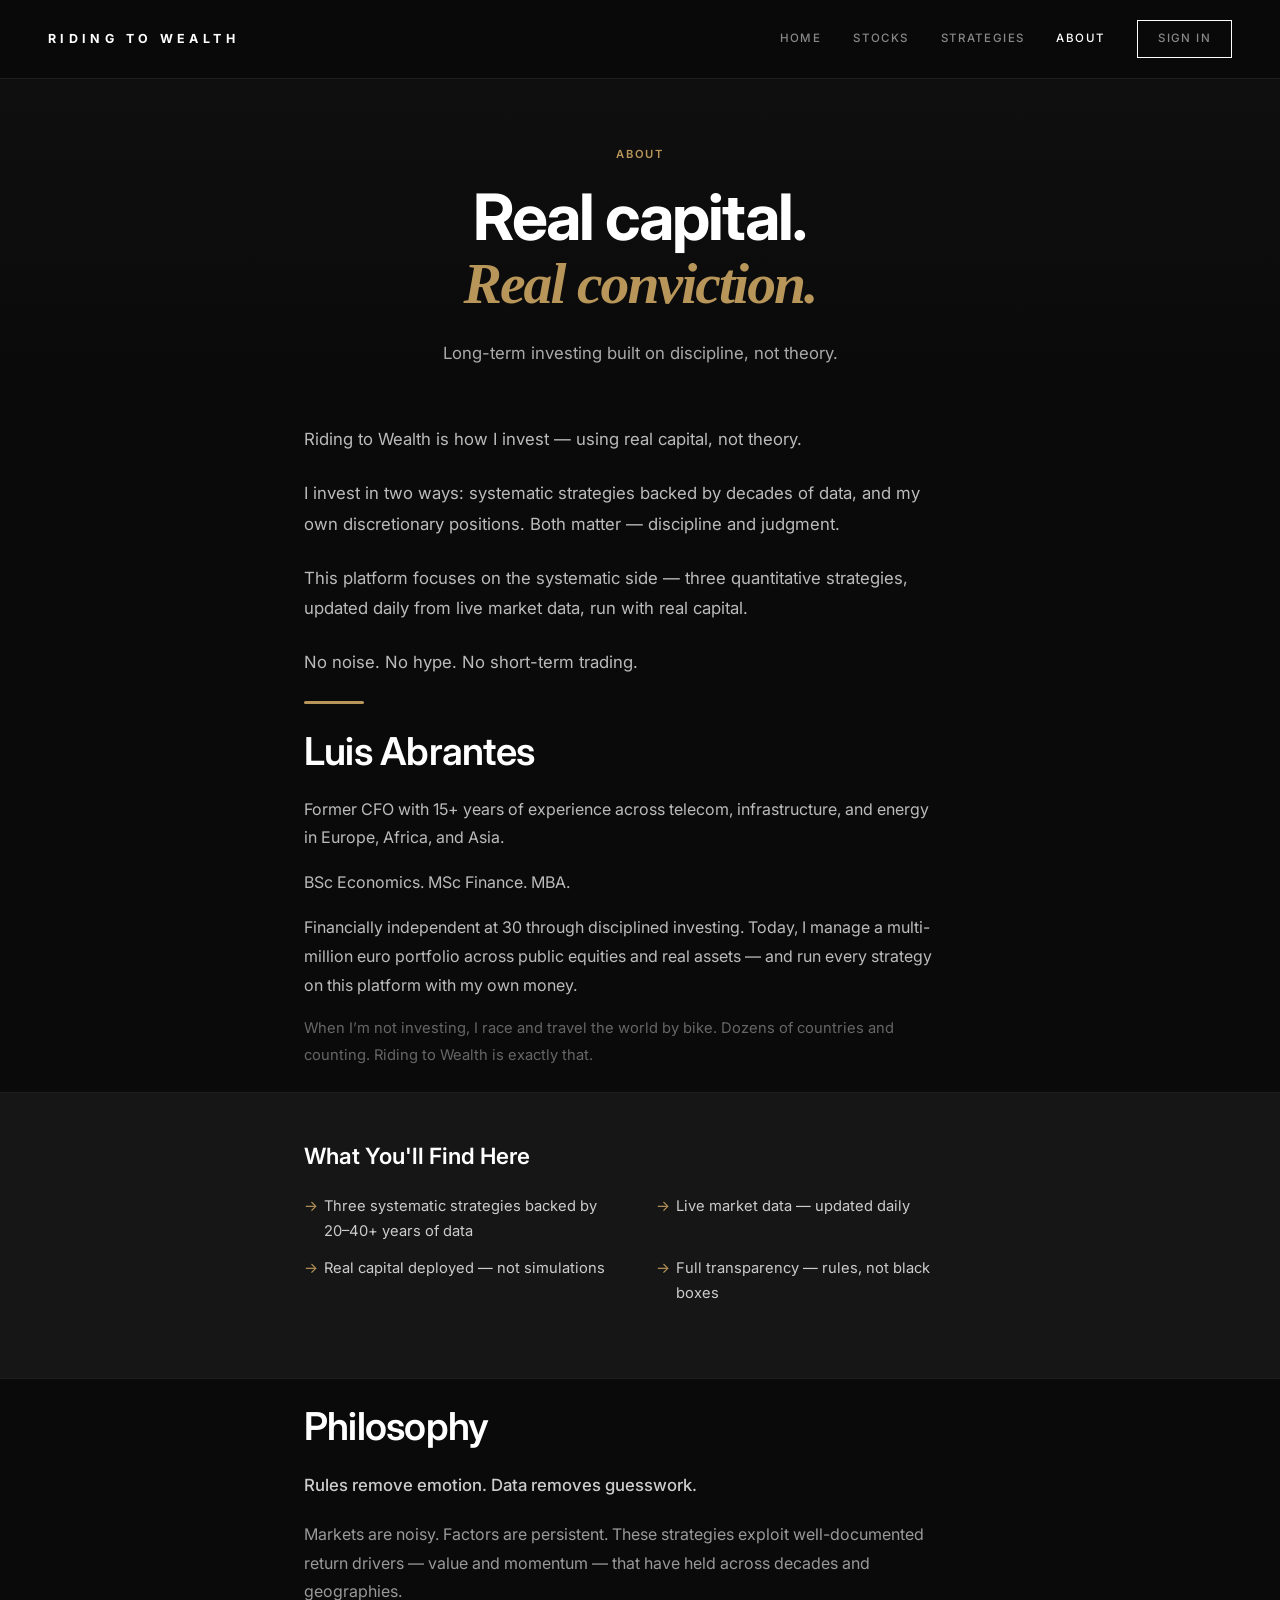
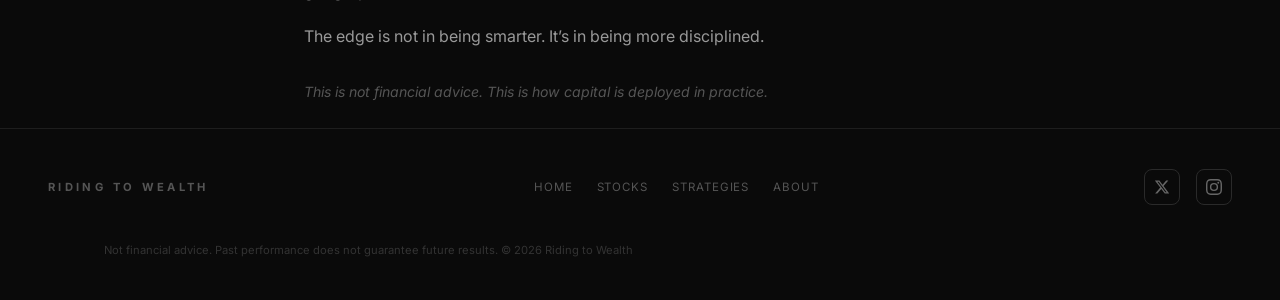
==== about.html @ a906099f "Rewrite about page: tighter copy, less repetition, stronger bio, keep discretionary mention" ====
<!DOCTYPE html>
<html lang="en">
<head>
  <meta charset="UTF-8">
  <meta name="viewport" content="width=device-width, initial-scale=1.0">
  <title>About — Riding to Wealth</title>
  <meta name="description" content="Luis Abrantes — Former CFO, 15 years in finance across Asia, Europe & Africa. Financially independent at 30. Running systematic strategies with real capital.">
  <meta property="og:title" content="About Luis Abrantes — Riding to Wealth">
  <meta property="og:description" content="Former CFO, 15 years in finance. Financially independent at 30. Running systematic strategies with real capital.">
  <meta property="og:image" content="https://ridingtowealth.com/og-image.png">
  <meta property="og:type" content="website">
  <meta property="og:url" content="https://ridingtowealth.com/about">
  <meta name="twitter:card" content="summary">
  <meta name="twitter:title" content="About — Riding to Wealth">
  <meta name="twitter:description" content="Luis Abrantes — Former CFO, financially independent at 30. Running systematic strategies with real capital.">
  <meta name="theme-color" content="#0a0a0a">
  <link rel="preconnect" href="https://fonts.googleapis.com">
  <link href="https://fonts.googleapis.com/css2?family=Inter:wght@400;500;600;700&display=swap" rel="stylesheet">
  <link rel="icon" href="favicon.ico" type="image/x-icon">
  <link rel="icon" href="favicon.png" type="image/png">
  <link rel="stylesheet" href="style.css">
</head>
<body>

  <!-- Nav -->
  <nav class="nav" role="navigation" aria-label="Main navigation">
    <a href="/" class="nav-logo">RIDING TO WEALTH</a>
    <button class="nav-toggle" aria-label="Toggle menu" onclick="document.querySelector('.nav-links').classList.toggle('open')">
      <span></span><span></span><span></span>
    </button>
    <div class="nav-links">
      <a href="/">Home</a>
      <a href="invest.html">Stocks</a>
      <a href="strategies.html">Strategies</a>

      <a href="about.html" class="active">About</a>
      <a href="invest.html#signin" class="btn-sub">Sign In</a>
    </div>
  </nav>

  <!-- Hero -->
  <header class="hero">
    <span class="label">About</span>
    <h1 style="margin-top:16px">Real capital.<br><span class="italic">Real conviction.</span></h1>
    <p>Long-term investing built on discipline, not theory.</p>
  </header>

  <!-- Intro -->
  <section class="section">
    <div class="container" style="max-width:720px">
      <p style="font-size:1.05rem;color:#bbb;line-height:1.8;margin-bottom:24px">Riding to Wealth is how I invest &mdash; using real capital, not theory.</p>
      <p style="font-size:1.05rem;color:#bbb;line-height:1.8;margin-bottom:24px">I invest in two ways: systematic strategies backed by decades of data, and my own discretionary positions. Both matter &mdash; discipline and judgment.</p>
      <p style="font-size:1.05rem;color:#bbb;line-height:1.8;margin-bottom:24px">This platform focuses on the systematic side &mdash; three quantitative strategies, updated daily from live market data, run with real capital.</p>
      <p style="font-size:1.05rem;color:#bbb;line-height:1.8">No noise. No hype. No short-term trading.</p>
    </div>
  </section>

  <!-- Divider -->
  <div class="container" style="max-width:720px"><div class="divider"></div></div>

  <!-- Author -->
  <section class="section">
    <div class="container" style="max-width:720px">
      <h2 style="margin-bottom:20px">Luis Abrantes</h2>
      <p style="font-size:1rem;color:#bbb;line-height:1.8;margin-bottom:16px">Former CFO with 15+ years of experience across telecom, infrastructure, and energy in Europe, Africa, and Asia.</p>
      <p style="font-size:1rem;color:#bbb;line-height:1.8;margin-bottom:16px">BSc Economics. MSc Finance. MBA.</p>
      <p style="font-size:1rem;color:#bbb;line-height:1.8;margin-bottom:16px">Financially independent at 30 through disciplined investing. Today, I manage a multi-million euro portfolio across public equities and real assets &mdash; and run every strategy on this platform with my own money.</p>
      <p style="font-size:0.92rem;color:#666;line-height:1.8">When I&rsquo;m not investing, I race and travel the world by bike. Dozens of countries and counting. Riding to Wealth is exactly that.</p>
    </div>
  </section>

  <!-- What You'll Find -->
  <section class="section-sm" style="background:var(--bg-elevated);border-top:1px solid var(--border);border-bottom:1px solid var(--border)">
    <div class="container" style="max-width:720px">
      <h3 style="margin-bottom:20px">What You'll Find Here</h3>
      <div class="feature-list">
        <div class="feature-item">Three systematic strategies backed by 20&ndash;40+ years of data</div>
        <div class="feature-item">Live market data &mdash; updated daily</div>
        <div class="feature-item">Real capital deployed &mdash; not simulations</div>
        <div class="feature-item">Full transparency &mdash; rules, not black boxes</div>
      </div>
    </div>
  </section>

  <!-- Philosophy -->
  <section class="section">
    <div class="container" style="max-width:720px">
      <h2 style="margin-bottom:20px">Philosophy</h2>
      <p style="font-size:1.05rem;color:#ccc;line-height:1.8;margin-bottom:20px;font-weight:500">Rules remove emotion. Data removes guesswork.</p>
      <p style="font-size:1rem;color:#999;line-height:1.8;margin-bottom:16px">Markets are noisy. Factors are persistent. These strategies exploit well-documented return drivers &mdash; value and momentum &mdash; that have held across decades and geographies.</p>
      <p style="font-size:1rem;color:#999;line-height:1.8;margin-bottom:16px">The edge is not in being smarter. It&rsquo;s in being more disciplined.</p>
      <p style="font-size:0.88rem;color:#555;line-height:1.8;margin-top:28px;font-style:italic">This is not financial advice. This is how capital is deployed in practice.</p>
    </div>
  </section>

  <!-- Footer -->
  <footer class="footer">
    <span class="footer-logo">RIDING TO WEALTH</span>
    <div class="footer-links">
      <a href="/">Home</a>
      <a href="invest.html">Stocks</a>
      <a href="strategies.html">Strategies</a>

      <a href="about.html">About</a>
    </div>
    <div class="social-icons">
      <a href="https://x.com/LuisPAbr" target="_blank" rel="noopener" aria-label="X / Twitter"><svg viewBox="0 0 24 24"><path d="M18.244 2.25h3.308l-7.227 8.26 8.502 11.24H16.17l-5.214-6.817L4.99 21.75H1.68l7.73-8.835L1.254 2.25H8.08l4.713 6.231zm-1.161 17.52h1.833L7.084 4.126H5.117z"/></svg></a>
      <a href="https://instagram.com/ridingtowealth" target="_blank" rel="noopener" aria-label="Instagram"><svg viewBox="0 0 24 24"><path d="M12 2.163c3.204 0 3.584.012 4.85.07 3.252.148 4.771 1.691 4.919 4.919.058 1.265.069 1.645.069 4.849 0 3.205-.012 3.584-.069 4.849-.149 3.225-1.664 4.771-4.919 4.919-1.266.058-1.644.07-4.85.07-3.204 0-3.584-.012-4.849-.07-3.26-.149-4.771-1.699-4.919-4.92-.058-1.265-.07-1.644-.07-4.849 0-3.204.013-3.583.07-4.849.149-3.227 1.664-4.771 4.919-4.919 1.266-.057 1.645-.069 4.849-.069zM12 0C8.741 0 8.333.014 7.053.072 2.695.272.273 2.69.073 7.052.014 8.333 0 8.741 0 12c0 3.259.014 3.668.072 4.948.2 4.358 2.618 6.78 6.98 6.98C8.333 23.986 8.741 24 12 24c3.259 0 3.668-.014 4.948-.072 4.354-.2 6.782-2.618 6.979-6.98.059-1.28.073-1.689.073-4.948 0-3.259-.014-3.667-.072-4.947-.196-4.354-2.617-6.78-6.979-6.98C15.668.014 15.259 0 12 0zm0 5.838a6.162 6.162 0 100 12.324 6.162 6.162 0 000-12.324zM12 16a4 4 0 110-8 4 4 0 010 8zm6.406-11.845a1.44 1.44 0 100 2.881 1.44 1.44 0 000-2.881z"/></svg></a>
    </div>
    <p class="footer-disclaimer">Not financial advice. Past performance does not guarantee future results. &copy; 2026 Riding to Wealth</p>
  </footer>

  <script src="auth-nav.js"></script>
</body>
</html>
---- style.css ----
/* ============================================
   RIDING TO WEALTH — Design System
   ============================================ */

/* --- Reset & Base --- */
*, *::before, *::after { box-sizing: border-box; margin: 0; padding: 0; }
html { scroll-behavior: smooth; -webkit-text-size-adjust: 100%; }
body {
  font-family: 'Inter', -apple-system, BlinkMacSystemFont, 'Segoe UI', sans-serif;
  background: #0a0a0a;
  color: #e0e0e0;
  line-height: 1.7;
  font-size: 16px;
  -webkit-font-smoothing: antialiased;
}
a { color: inherit; text-decoration: none; }
img { max-width: 100%; display: block; }
ul, ol { list-style: none; }

/* --- Typography Scale --- */
h1 { font-size: clamp(2.4rem, 5vw, 4rem); font-weight: 700; line-height: 1.1; letter-spacing: -0.03em; color: #fff; }
h2 { font-size: clamp(1.6rem, 3vw, 2.4rem); font-weight: 600; line-height: 1.2; letter-spacing: -0.02em; color: #fff; }
h3 { font-size: clamp(1.1rem, 2vw, 1.4rem); font-weight: 600; line-height: 1.3; color: #fff; }
p { color: #aaa; font-size: 1rem; max-width: 640px; }
.label { font-size: 0.7rem; font-weight: 600; letter-spacing: 0.15em; text-transform: uppercase; color: #b8965a; }
.sublabel { font-size: 0.75rem; font-weight: 500; letter-spacing: 0.1em; text-transform: uppercase; color: #666; }
.italic { font-style: italic; font-family: 'Georgia', 'Times New Roman', serif; }
.text-center { text-align: center; }

/* --- Accessibility --- */
.sr-only { position: absolute; width: 1px; height: 1px; padding: 0; margin: -1px; overflow: hidden; clip: rect(0,0,0,0); white-space: nowrap; border: 0; }

/* --- Colors --- */
:root {
  --bg-primary: #0a0a0a;
  --bg-card: #111111;
  --bg-elevated: #161616;
  --border: #1e1e1e;
  --text-primary: #ffffff;
  --text-secondary: #aaaaaa;
  --text-muted: #737373;
  --accent: #b8965a;
  --accent-hover: #d4af6e;
  --green: #2d7a4f;
  --red: #a63d3d;
}

/* --- Layout --- */
.container { max-width: 1140px; margin: 0 auto; padding: 0 24px; }
.section { padding: 24px 0; }
.section-sm { padding: 48px 0; }
.divider { width: 60px; height: 3px; background: var(--accent); border-radius: 2px; }

/* --- Navigation --- */
.nav {
  display: flex;
  align-items: center;
  justify-content: space-between;
  padding: 20px 48px;
  background: var(--bg-primary);
  border-bottom: 1px solid var(--border);
  position: sticky;
  top: 0;
  z-index: 100;
  backdrop-filter: blur(12px);
  background: rgba(10, 10, 10, 0.92);
}
.nav-logo {
  font-family: 'Inter', sans-serif;
  font-size: 0.78rem;
  font-weight: 700;
  letter-spacing: 0.35em;
  color: #fff;
  white-space: nowrap;
}
.nav-links { display: flex; align-items: center; gap: 32px; }
.nav-links a {
  font-size: 0.72rem;
  font-weight: 500;
  letter-spacing: 0.12em;
  text-transform: uppercase;
  color: #888;
  transition: color 0.2s;
}
.nav-links a:hover, .nav-links a.active { color: #fff; }
.btn-sub {
  background: transparent;
  border: 1px solid #fff;
  padding: 8px 20px;
  font-size: 0.72rem;
  font-weight: 600;
  letter-spacing: 0.1em;
  text-transform: uppercase;
  color: #fff;
  cursor: pointer;
  transition: all 0.2s;
}
.btn-sub:hover { background: #2d7a4f; border-color: #2d7a4f; color: #fff; }

/* Mobile nav toggle */
.nav-toggle { display: none; background: none; border: none; cursor: pointer; padding: 4px; }
.nav-toggle span { display: block; width: 22px; height: 2px; background: #fff; margin: 5px 0; transition: 0.3s; }

/* --- Hero --- */
.hero {
  text-align: center;
  padding: 60px 24px 20px;
  background: linear-gradient(180deg, #0f0f0f 0%, #0a0a0a 100%);
}
.hero h1 { margin-bottom: 20px; }
.hero .italic { font-size: clamp(2rem, 4.5vw, 3.6rem); color: var(--accent); display: block; margin-bottom: 24px; }
.hero p { margin: 0 auto 12px; font-size: 1.05rem; }

/* --- Cards --- */
.card {
  background: var(--bg-card);
  border: 1px solid var(--border);
  border-radius: 12px;
  padding: 40px;
  transition: border-color 0.3s, transform 0.2s;
  display: flex;
  flex-direction: column;
}
.card .btn { margin-top: auto; }
.card:hover { border-color: #333; transform: translateY(-2px); }
.card h3 { margin: 12px 0 8px; }
.card p { font-size: 0.92rem; }
.card-link {
  display: inline-block;
  margin-top: 20px;
  font-size: 0.85rem;
  font-weight: 500;
  color: #fff;
  transition: color 0.2s;
}
.card-link:hover, .card:hover .card-link { color: #2d7a4f; }

.cards-grid { display: grid; grid-template-columns: repeat(auto-fit, minmax(320px, 1fr)); gap: 24px; }
.cards-3 { grid-template-columns: repeat(3, 1fr); }

/* --- Quote / Philosophy --- */
.quote-block {
  text-align: center;
  padding: 60px 24px;
  background: var(--bg-elevated);
  border-top: 1px solid var(--border);
  border-bottom: 1px solid var(--border);
}
.quote-block blockquote {
  font-family: 'Georgia', serif;
  font-style: italic;
  font-size: clamp(1.1rem, 2.5vw, 1.5rem);
  color: #ccc;
  max-width: 700px;
  margin: 0 auto 16px;
  line-height: 1.6;
}
.quote-block cite { font-size: 0.8rem; color: var(--text-muted); font-style: normal; letter-spacing: 0.1em; text-transform: uppercase; }

/* --- Subscribe --- */
.subscribe {
  text-align: center;
  padding: 80px 24px;
  background: var(--bg-primary);
}
.subscribe h2 { margin-bottom: 12px; }
.subscribe p { margin: 0 auto 28px; }
.subscribe-form { display: flex; gap: 0; max-width: 460px; margin: 0 auto; }
.subscribe-form input[type="email"] {
  flex: 1;
  padding: 14px 18px;
  background: var(--bg-card);
  border: 1px solid var(--border);
  border-right: none;
  border-radius: 6px 0 0 6px;
  color: #fff;
  font-size: 0.9rem;
  outline: none;
  transition: border-color 0.2s;
}
.subscribe-form input[type="email"]:focus { border-color: var(--accent); }
.subscribe-form input[type="email"]::placeholder { color: #555; }
.subscribe-form button {
  padding: 14px 28px;
  background: #fff;
  color: #0a0a0a;
  border: none;
  border-radius: 0 6px 6px 0;
  font-size: 0.8rem;
  font-weight: 700;
  letter-spacing: 0.08em;
  text-transform: uppercase;
  cursor: pointer;
  transition: background 0.2s;
  white-space: nowrap;
}
.subscribe-form button:hover { background: var(--accent); color: #fff; }
.subscribe-note { font-size: 0.75rem; color: var(--text-muted); margin-top: 12px; }

/* --- Footer --- */
.footer {
  padding: 40px 48px;
  border-top: 1px solid var(--border);
  display: flex;
  justify-content: space-between;
  align-items: center;
  flex-wrap: wrap;
  gap: 20px;
}
.footer-logo { font-size: 0.7rem; font-weight: 700; letter-spacing: 0.3em; color: #555; }
.footer-links { display: flex; gap: 24px; }
.footer-links a { font-size: 0.72rem; color: #555; letter-spacing: 0.08em; text-transform: uppercase; transition: color 0.2s; }
.footer-links a:hover { color: #fff; }
.footer-disclaimer { width: 100%; text-align: center; font-size: 0.7rem; color: #333; margin-top: 16px; }

/* --- Stats Row --- */
.stats { display: flex; justify-content: center; gap: 64px; padding: 40px 0; }
.stat { text-align: center; }
.stat-value { font-size: clamp(2rem, 4vw, 3rem); font-weight: 700; color: #fff; }
.stat-label { font-size: 0.7rem; letter-spacing: 0.12em; text-transform: uppercase; color: #666; margin-top: 4px; }

/* --- Table --- */
.table-wrap { overflow-x: auto; }
table { width: 100%; border-collapse: collapse; font-size: 0.88rem; }
thead th {
  text-align: left;
  font-size: 0.68rem;
  font-weight: 600;
  letter-spacing: 0.1em;
  text-transform: uppercase;
  color: #555;
  padding: 12px 16px;
  border-bottom: 1px solid var(--border);
}
tbody td { padding: 14px 16px; border-bottom: 1px solid #141414; color: #ccc; }
tbody tr:hover { background: var(--bg-elevated); }
.ticker { font-weight: 600; color: var(--accent); font-size: 0.78rem; letter-spacing: 0.05em; margin-right: 6px; }
.weight { font-weight: 600; color: #fff; }

/* --- Tags --- */
.tag {
  display: inline-block;
  font-size: 0.65rem;
  font-weight: 600;
  letter-spacing: 0.1em;
  text-transform: uppercase;
  padding: 4px 10px;
  border: 1px solid #2a2a2a;
  border-radius: 4px;
  color: #777;
  margin-right: 6px;
}
.tag-buy { border-color: var(--green); color: var(--green); }
.tag-region { border-color: #333; color: #666; }

/* --- Sector/Geo Bars --- */
.bar-group { margin-bottom: 16px; }
.bar-label { display: flex; justify-content: space-between; font-size: 0.85rem; margin-bottom: 6px; }
.bar-label span:first-child { color: #ccc; }
.bar-label span:last-child { color: #fff; font-weight: 600; }
.bar-track { height: 6px; background: #1a1a1a; border-radius: 3px; overflow: hidden; }
.bar-fill { height: 100%; background: var(--accent); border-radius: 3px; transition: width 0.6s ease; }

/* --- Performance --- */
.perf-grid { display: flex; gap: 24px; justify-content: center; flex-wrap: wrap; }
.perf-card { text-align: center; padding: 24px 32px; background: var(--bg-card); border: 1px solid var(--border); border-radius: 8px; min-width: 140px; }
.perf-year { font-size: 0.75rem; color: #666; letter-spacing: 0.1em; margin-bottom: 8px; }
.perf-return { font-size: 1.6rem; font-weight: 700; color: #4ade80; }
.perf-return.negative { color: #f87171; }

/* --- About List --- */
.feature-list { display: grid; grid-template-columns: 1fr 1fr; gap: 12px 32px; margin: 24px 0; }
.feature-item { font-size: 0.92rem; color: #ccc; padding-left: 20px; position: relative; }
.feature-item::before { content: '→'; position: absolute; left: 0; color: var(--accent); }

/* --- CTA Button --- */
.btn {
  display: inline-block;
  padding: 14px 32px;
  background: var(--bg-card);
  border: 1px solid var(--border);
  border-radius: 8px;
  font-size: 0.85rem;
  font-weight: 600;
  color: #fff;
  transition: all 0.2s;
  cursor: pointer;
}
.btn:hover { background: var(--bg-elevated); border-color: #333; }
.btn-accent { background: var(--accent); border-color: var(--accent); color: #0a0a0a; }
.btn-accent:hover { background: var(--accent-hover); }

/* --- Social Icons --- */
.social-icons { display: flex; gap: 16px; align-items: center; }
.social-icons a { display: flex; align-items: center; justify-content: center; width: 36px; height: 36px; border: 1px solid #2a2a2a; border-radius: 8px; color: #666; transition: all 0.2s; }
.social-icons a:hover { color: #fff; border-color: #555; background: var(--bg-elevated); }
.social-icons svg { width: 16px; height: 16px; fill: currentColor; }

/* --- Social Embeds Section --- */
.social-section { padding: 80px 0; background: var(--bg-elevated); border-top: 1px solid var(--border); border-bottom: 1px solid var(--border); }
.social-grid { display: grid; grid-template-columns: 1fr 1fr; gap: 32px; margin-top: 32px; }
.social-embed { background: var(--bg-card); border: 1px solid var(--border); border-radius: 12px; padding: 24px; min-height: 400px; overflow: hidden; }
.social-embed h3 { margin-bottom: 16px; font-size: 0.85rem; display: flex; align-items: center; gap: 8px; }
.social-embed h3 svg { width: 18px; height: 18px; fill: currentColor; }
.social-embed iframe { border: none; width: 100%; }
@media (max-width: 900px) { .social-grid { grid-template-columns: 1fr; } }

/* --- Research Pages --- */
.research-hero {
  display: grid;
  grid-template-columns: 1fr auto;
  gap: 40px;
  align-items: start;
  padding: 80px 0 48px;
}
.research-hero .ticker-label {
  font-family: 'Inter', monospace;
  font-size: 0.7rem;
  letter-spacing: 0.15em;
  color: var(--text-muted);
  text-transform: uppercase;
  margin-bottom: 8px;
}
.research-hero h1 { margin-bottom: 16px; }
.research-hero .tagline {
  font-size: 1.05rem;
  color: var(--text-secondary);
  font-style: italic;
  max-width: 540px;
  line-height: 1.6;
  font-family: Georgia, serif;
}
.hero-meta { text-align: right; min-width: 180px; }
.price-box {
  background: #fff;
  color: #0a0a0a;
  padding: 20px 24px;
  border-radius: 8px;
  margin-bottom: 10px;
}
.price-label {
  font-size: 0.65rem;
  letter-spacing: 0.12em;
  text-transform: uppercase;
  opacity: 0.5;
  margin-bottom: 4px;
  font-weight: 600;
}
.price-val { font-size: 2rem; font-weight: 700; }
.price-sub { font-size: 0.72rem; opacity: 0.6; margin-top: 2px; }
.rating-box {
  padding: 10px 16px;
  font-size: 0.7rem;
  letter-spacing: 0.1em;
  text-transform: uppercase;
  text-align: center;
  font-weight: 600;
  border-radius: 6px;
  color: #fff;
}
.masthead {
  border-bottom: 1px solid var(--border);
  padding: 12px 0;
  display: flex;
  justify-content: space-between;
  font-size: 0.65rem;
  color: var(--text-muted);
  letter-spacing: 0.1em;
  text-transform: uppercase;
  font-weight: 500;
}
.section-label {
  font-size: 0.65rem;
  letter-spacing: 0.15em;
  text-transform: uppercase;
  color: var(--accent);
  margin-bottom: 6px;
  font-weight: 600;
}
.research-section { margin-bottom: 56px; }
.research-section h2 { margin-bottom: 16px; }
.research-section h3 { margin-top: 28px; margin-bottom: 10px; }
.research-section p { margin-bottom: 14px; color: var(--text-secondary); font-size: 0.95rem; max-width: none; }
.stats-grid {
  display: grid;
  grid-template-columns: repeat(4, 1fr);
  gap: 1px;
  background: var(--border);
  border: 1px solid var(--border);
  border-radius: 8px;
  overflow: hidden;
  margin-bottom: 32px;
}
.sg-stat { background: var(--bg-card); padding: 18px 20px; }
.sg-stat-label {
  font-size: 0.6rem;
  letter-spacing: 0.1em;
  text-transform: uppercase;
  color: var(--text-muted);
  margin-bottom: 6px;
  font-weight: 500;
}
.sg-stat-val { font-size: 1.4rem; font-weight: 700; color: #fff; }
.sg-stat-sub { font-size: 0.7rem; color: var(--text-muted); margin-top: 2px; }
.seg-table {
  width: 100%;
  border-collapse: collapse;
  font-size: 0.88rem;
  margin-bottom: 32px;
}
.seg-table th {
  font-size: 0.65rem;
  font-weight: 600;
  letter-spacing: 0.1em;
  text-transform: uppercase;
  color: var(--text-muted);
  text-align: left;
  padding: 12px 14px;
  border-bottom: 2px solid #333;
}
.seg-table td {
  padding: 12px 14px;
  border-bottom: 1px solid var(--border);
  color: #ccc;
}
.seg-table tr:hover { background: var(--bg-elevated); }
.pos { color: #4ade80; }
.neg { color: #f87171; }
.pullquote {
  border-left: 3px solid var(--accent);
  padding: 16px 24px;
  margin: 28px 0;
  font-style: italic;
  font-size: 1.05rem;
  color: #ccc;
  line-height: 1.6;
  background: var(--bg-elevated);
  border-radius: 0 8px 8px 0;
  font-family: Georgia, serif;
}
.risk-grid {
  display: grid;
  grid-template-columns: 1fr 1fr;
  gap: 16px;
  margin-bottom: 32px;
}
.risk-item {
  padding: 20px;
  border: 1px solid var(--border);
  border-radius: 8px;
  background: var(--bg-card);
}
.risk-title { font-weight: 600; font-size: 0.92rem; margin-bottom: 6px; color: #fff; }
.risk-desc { font-size: 0.82rem; color: var(--text-secondary); line-height: 1.5; }
.risk-level {
  display: inline-block;
  font-size: 0.6rem;
  letter-spacing: 0.1em;
  text-transform: uppercase;
  padding: 3px 10px;
  margin-bottom: 10px;
  border-radius: 4px;
  font-weight: 600;
}
.risk-high { background: rgba(248,113,113,0.15); color: #f87171; }
.risk-med { background: rgba(251,191,36,0.15); color: #fbbf24; }
.risk-low { background: rgba(74,222,128,0.15); color: #4ade80; }
.rdivider { border: none; border-top: 1px solid var(--border); margin: 48px 0; }
.research-footer {
  border-top: 1px solid var(--border);
  padding-top: 24px;
  margin-top: 48px;
  font-size: 0.75rem;
  color: var(--text-muted);
  line-height: 1.6;
}
.research-footer p { font-size: 0.75rem; color: var(--text-muted); }
.back-link {
  display: inline-flex;
  align-items: center;
  gap: 6px;
  font-size: 0.78rem;
  font-weight: 500;
  color: var(--text-muted);
  letter-spacing: 0.08em;
  text-transform: uppercase;
  transition: color 0.2s;
  margin-bottom: 8px;
}
.back-link:hover { color: var(--accent); }

/* JD-specific research styles */
.mult-grid {
  display: grid;
  grid-template-columns: repeat(6, 1fr);
  gap: 1px;
  background: var(--border);
  border: 1px solid var(--border);
  border-radius: 8px;
  overflow: hidden;
  margin-bottom: 28px;
}
.mult-card { background: var(--bg-card); padding: 16px 14px; text-align: center; }
.mult-label {
  font-size: 0.6rem;
  letter-spacing: 0.1em;
  text-transform: uppercase;
  color: var(--accent);
  margin-bottom: 4px;
  font-weight: 600;
}
.mult-val { font-size: 1.25rem; font-weight: 700; color: #fff; }
.mult-note { font-size: 0.65rem; color: var(--text-muted); margin-top: 2px; }
.seg-table tr:last-child td { border-bottom: 2px solid #333; font-weight: 500; }
.cases {
  display: grid;
  grid-template-columns: 1fr 1fr 1fr;
  gap: 1px;
  background: var(--border);
  border: 1px solid var(--border);
  border-radius: 8px;
  overflow: hidden;
  margin-bottom: 32px;
}
.case { background: var(--bg-card); padding: 28px 22px; }
.case-header {
  display: flex;
  align-items: center;
  gap: 10px;
  margin-bottom: 16px;
  padding-bottom: 14px;
  border-bottom: 1px solid var(--border);
}
.case-dot { width: 10px; height: 10px; border-radius: 50%; flex-shrink: 0; }
.case-title {
  font-size: 0.65rem;
  letter-spacing: 0.12em;
  text-transform: uppercase;
  font-weight: 600;
  color: var(--text-secondary);
}
.case-return { font-size: 2.2rem; font-weight: 700; margin-bottom: 4px; }
.case-price { font-size: 0.72rem; color: var(--text-muted); margin-bottom: 18px; }
.case-item {
  font-size: 0.82rem;
  color: var(--text-secondary);
  margin-bottom: 10px;
  padding-left: 14px;
  position: relative;
  line-height: 1.5;
}
.case-item::before { content: '—'; position: absolute; left: 0; color: var(--text-muted); }
.bridge {
  background: var(--bg-elevated);
  border: 1px solid var(--border);
  border-radius: 8px;
  padding: 28px;
  margin-bottom: 32px;
}
.bridge-row {
  display: flex;
  justify-content: space-between;
  align-items: center;
  padding: 10px 0;
  border-bottom: 1px solid var(--border);
  font-size: 0.9rem;
}
.bridge-row:last-child {
  border-bottom: none;
  font-weight: 600;
  font-size: 1rem;
  margin-top: 4px;
  padding-top: 14px;
  border-top: 2px solid #444;
}
.bridge-label { color: #ccc; }
.bridge-val { font-weight: 600; color: #fff; }
.tl-item {
  display: grid;
  grid-template-columns: 90px 1fr;
  gap: 20px;
  margin-bottom: 24px;
  align-items: start;
}
.tl-year {
  font-size: 0.72rem;
  color: var(--accent);
  padding-top: 2px;
  letter-spacing: 0.05em;
  font-weight: 600;
}
.tl-title { font-weight: 600; font-size: 0.95rem; margin-bottom: 4px; color: #fff; }
.tl-desc { font-size: 0.82rem; color: var(--text-secondary); line-height: 1.5; }

/* ============================================
   Responsive
   ============================================ */
@media (max-width: 900px) {
  .nav { padding: 16px 20px; }
  .nav-links { display: none; flex-direction: column; position: absolute; top: 100%; left: 0; right: 0; background: rgba(10,10,10,0.98); border-bottom: 1px solid var(--border); padding: 24px; gap: 20px; align-items: center; }
  .nav-links.open { display: flex; }
  .nav-toggle { display: block; }
  .hero { padding: 64px 20px 56px; }
  .section { padding: 56px 0; }
  .stats { gap: 32px; }
  .feature-list { grid-template-columns: 1fr; }
  .footer { padding: 32px 20px; flex-direction: column; text-align: center; }
  .footer-links { justify-content: center; }
  .cards-grid { grid-template-columns: 1fr !important; }
  .cards-3 { grid-template-columns: 1fr !important; gap: 12px !important; max-width: 100%; }
  .grid-3-responsive { grid-template-columns: 1fr !important; }
  .grid-4-responsive { grid-template-columns: repeat(2, 1fr) !important; }
  .portfolio-row { flex-direction: column; text-align: center; }
  .card { padding: 28px; }
  .subscribe-form { flex-direction: column; }
  .subscribe-form input[type="email"] { border-right: 1px solid var(--border); border-radius: 6px; }
  .subscribe-form button { border-radius: 6px; margin-top: 8px; padding: 14px; }
  .perf-grid { gap: 12px; }
  .perf-card { min-width: 110px; padding: 16px 20px; }
}

@media (max-width: 768px) {
  .research-hero { grid-template-columns: 1fr; }
  .hero-meta { text-align: left; }
  .stats-grid { grid-template-columns: repeat(2, 1fr); }
  .cases { grid-template-columns: 1fr; }
  .risk-grid { grid-template-columns: 1fr; }
  .mult-grid { grid-template-columns: repeat(3, 1fr); }
  .tl-item { grid-template-columns: 1fr; gap: 4px; }
}

@media (max-width: 480px) {
  h1 { font-size: 2rem; }
  .hero .italic { font-size: 1.8rem; }
  .stats { flex-direction: column; gap: 24px; }
  .nav { padding: 14px 16px; }
}
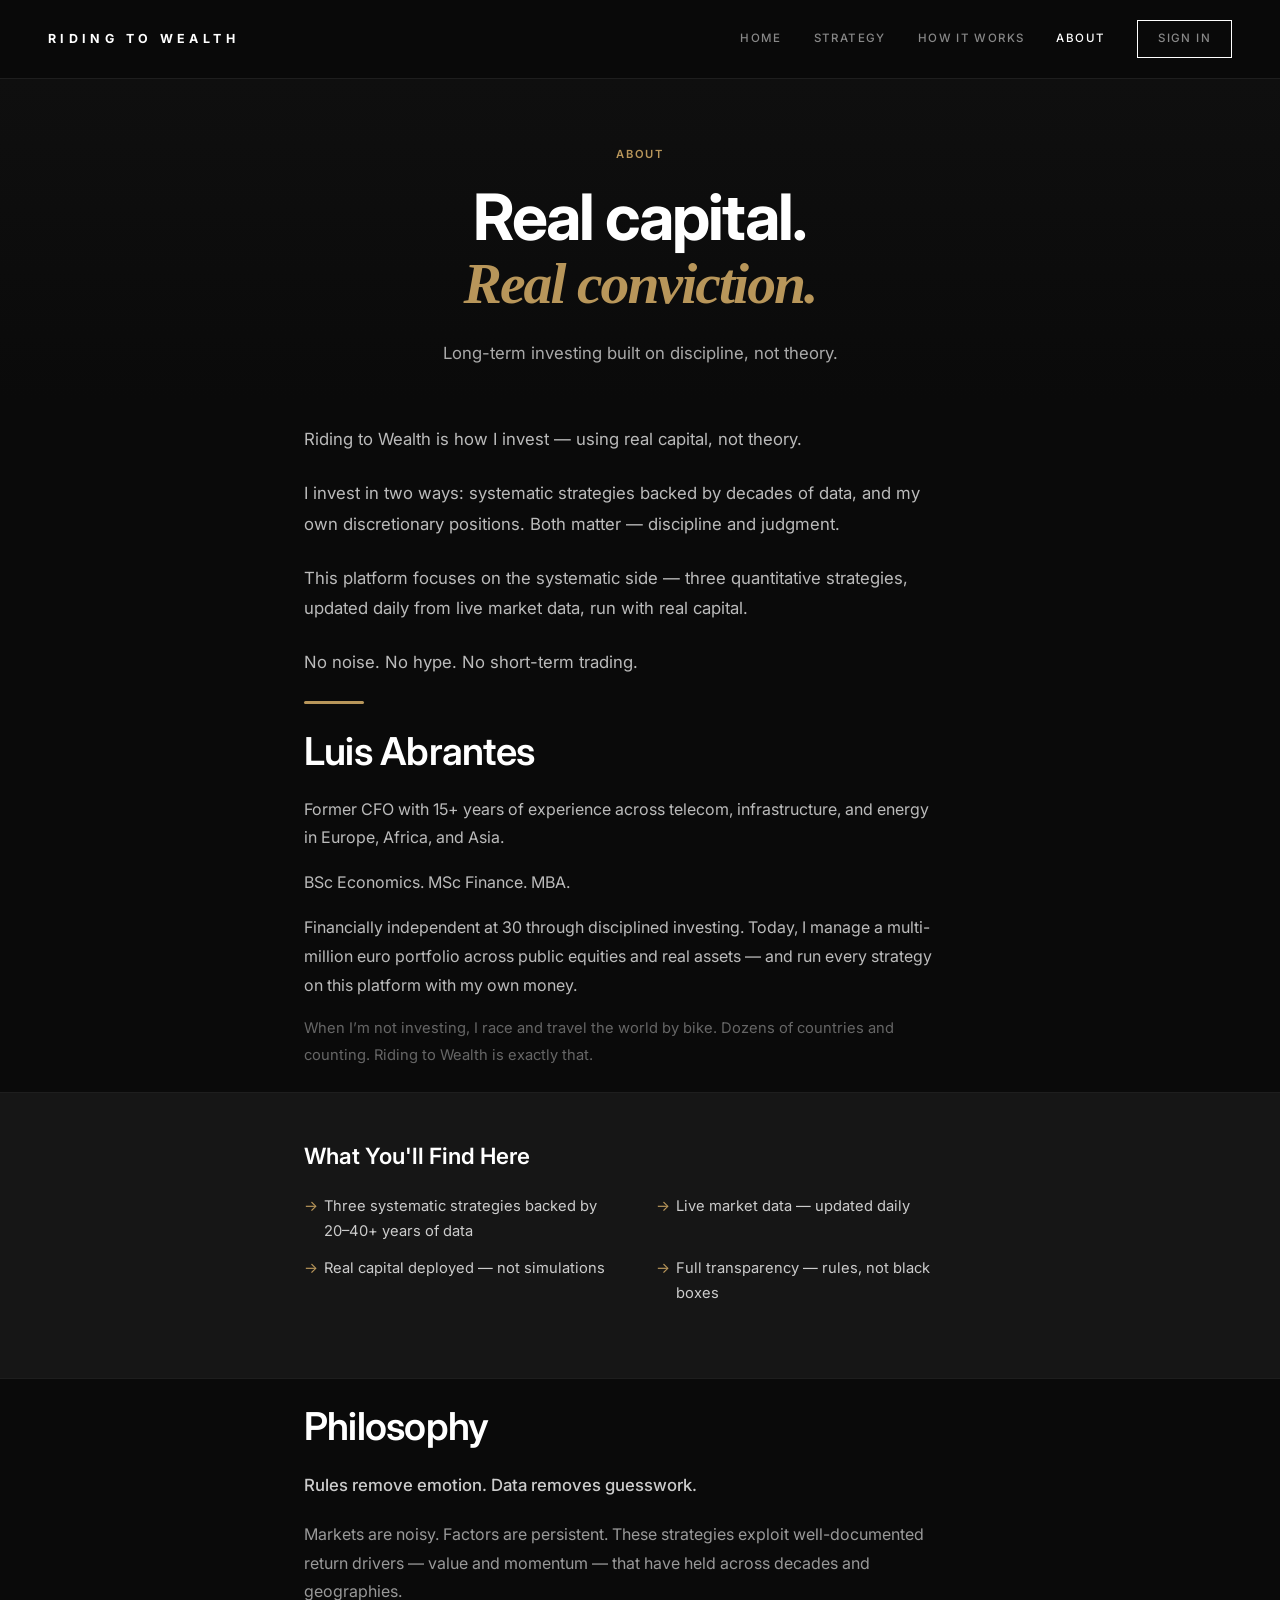
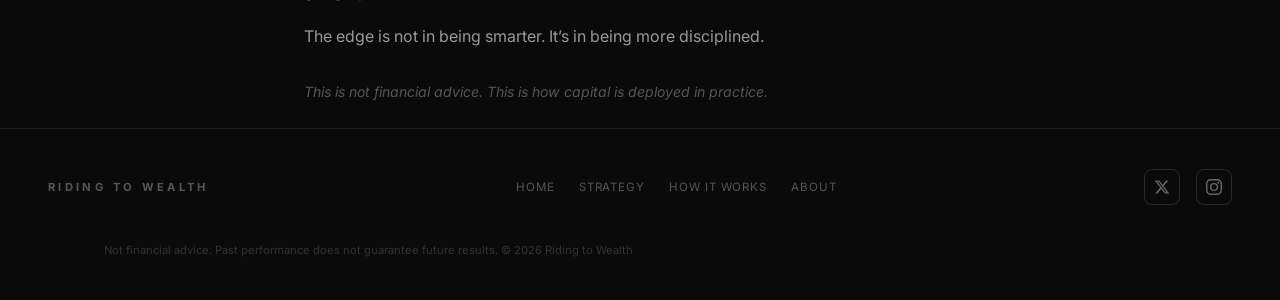
==== commit bcd79bac: "Rename nav: Stocks→Strategy, Strategies→How It Works. CTAs: Get stocks→Run strategy. Select top 10-2" ====
--- a/about.html
+++ b/about.html
@@ -30,8 +30,8 @@
     </button>
     <div class="nav-links">
       <a href="/">Home</a>
-      <a href="invest.html">Stocks</a>
-      <a href="strategies.html">Strategies</a>
+      <a href="invest.html">Strategy</a>
+      <a href="strategies.html">How It Works</a>
 
       <a href="about.html" class="active">About</a>
       <a href="invest.html#signin" class="btn-sub">Sign In</a>
@@ -98,8 +98,8 @@
     <span class="footer-logo">RIDING TO WEALTH</span>
     <div class="footer-links">
       <a href="/">Home</a>
-      <a href="invest.html">Stocks</a>
-      <a href="strategies.html">Strategies</a>
+      <a href="invest.html">Strategy</a>
+      <a href="strategies.html">How It Works</a>
 
       <a href="about.html">About</a>
     </div>
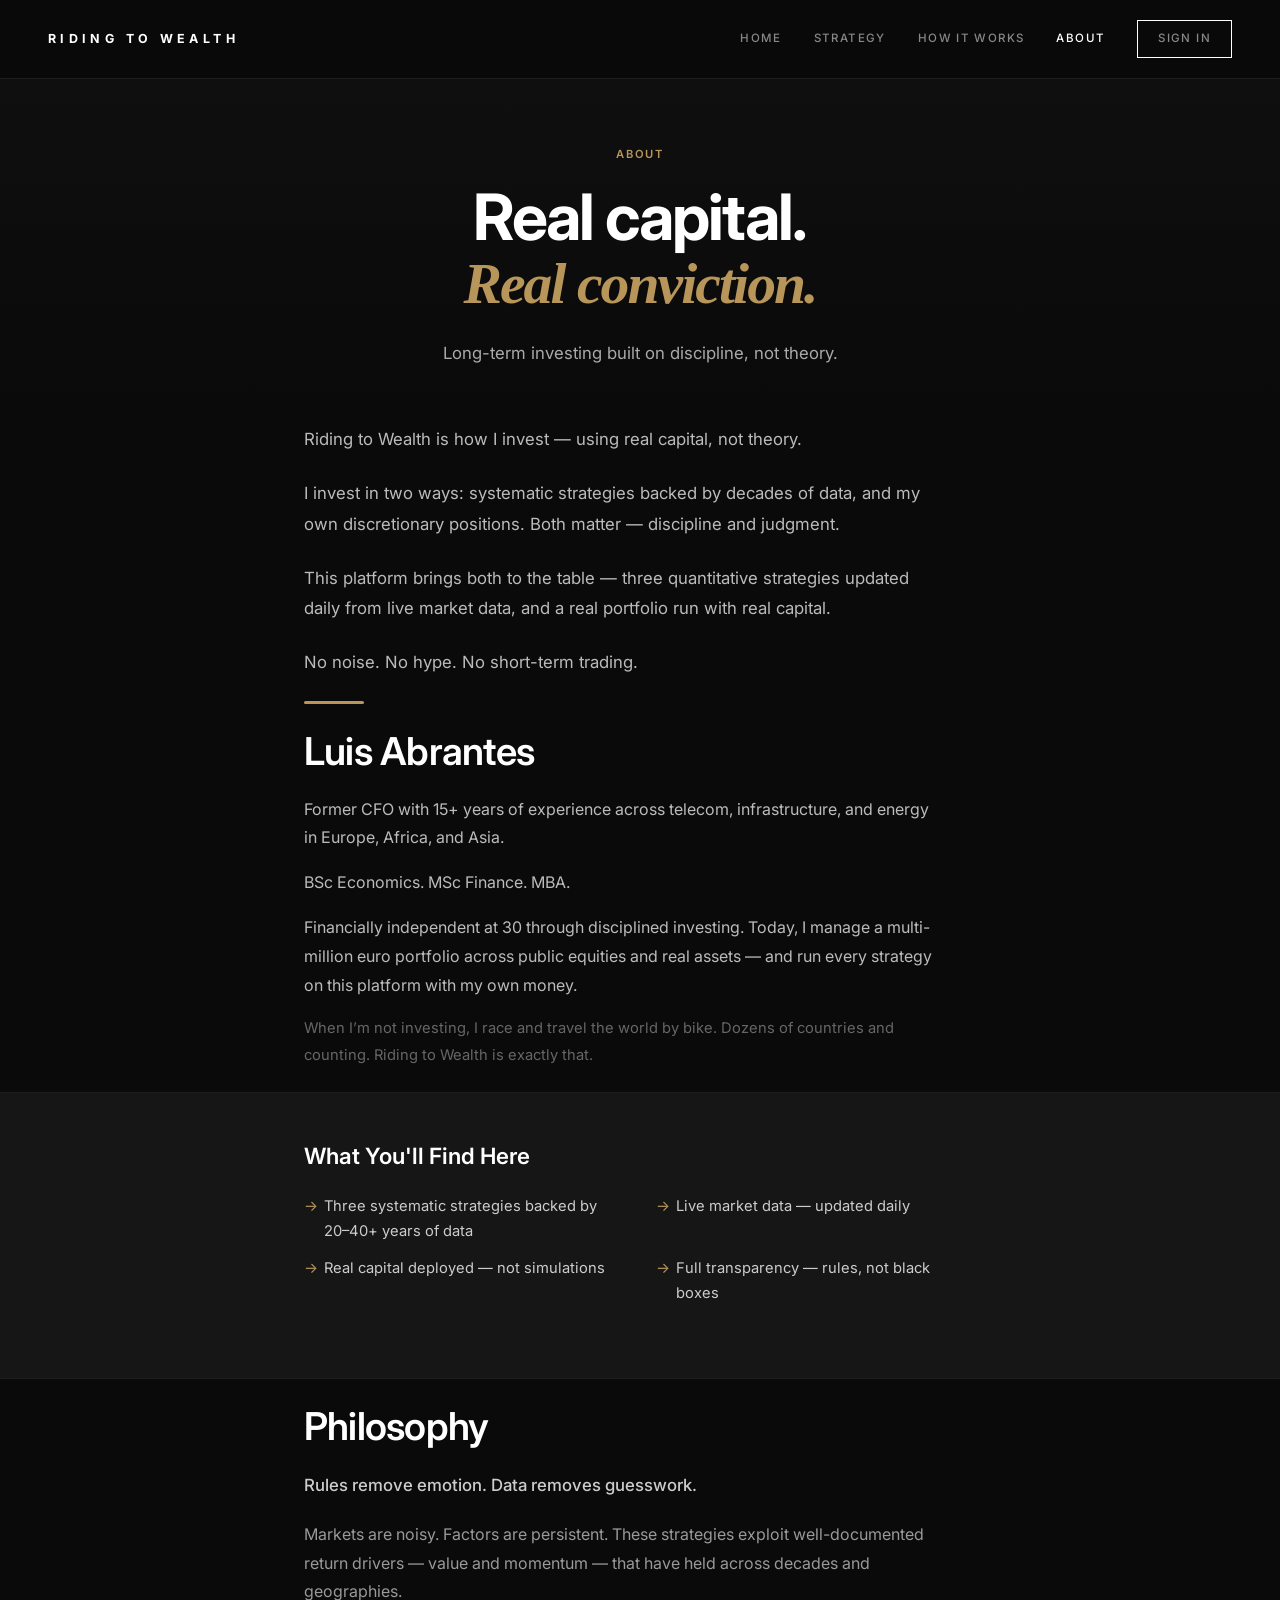
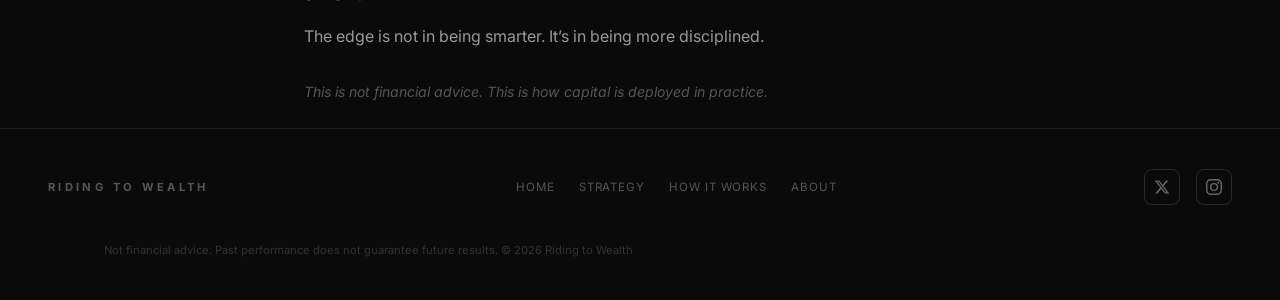
==== commit 860b184d: "About: platform brings both systematic and discretionary, not just systematic" ====
--- a/about.html
+++ b/about.html
@@ -50,7 +50,7 @@
     <div class="container" style="max-width:720px">
       <p style="font-size:1.05rem;color:#bbb;line-height:1.8;margin-bottom:24px">Riding to Wealth is how I invest &mdash; using real capital, not theory.</p>
       <p style="font-size:1.05rem;color:#bbb;line-height:1.8;margin-bottom:24px">I invest in two ways: systematic strategies backed by decades of data, and my own discretionary positions. Both matter &mdash; discipline and judgment.</p>
-      <p style="font-size:1.05rem;color:#bbb;line-height:1.8;margin-bottom:24px">This platform focuses on the systematic side &mdash; three quantitative strategies, updated daily from live market data, run with real capital.</p>
+      <p style="font-size:1.05rem;color:#bbb;line-height:1.8;margin-bottom:24px">This platform brings both to the table &mdash; three quantitative strategies updated daily from live market data, and a real portfolio run with real capital.</p>
       <p style="font-size:1.05rem;color:#bbb;line-height:1.8">No noise. No hype. No short-term trading.</p>
     </div>
   </section>
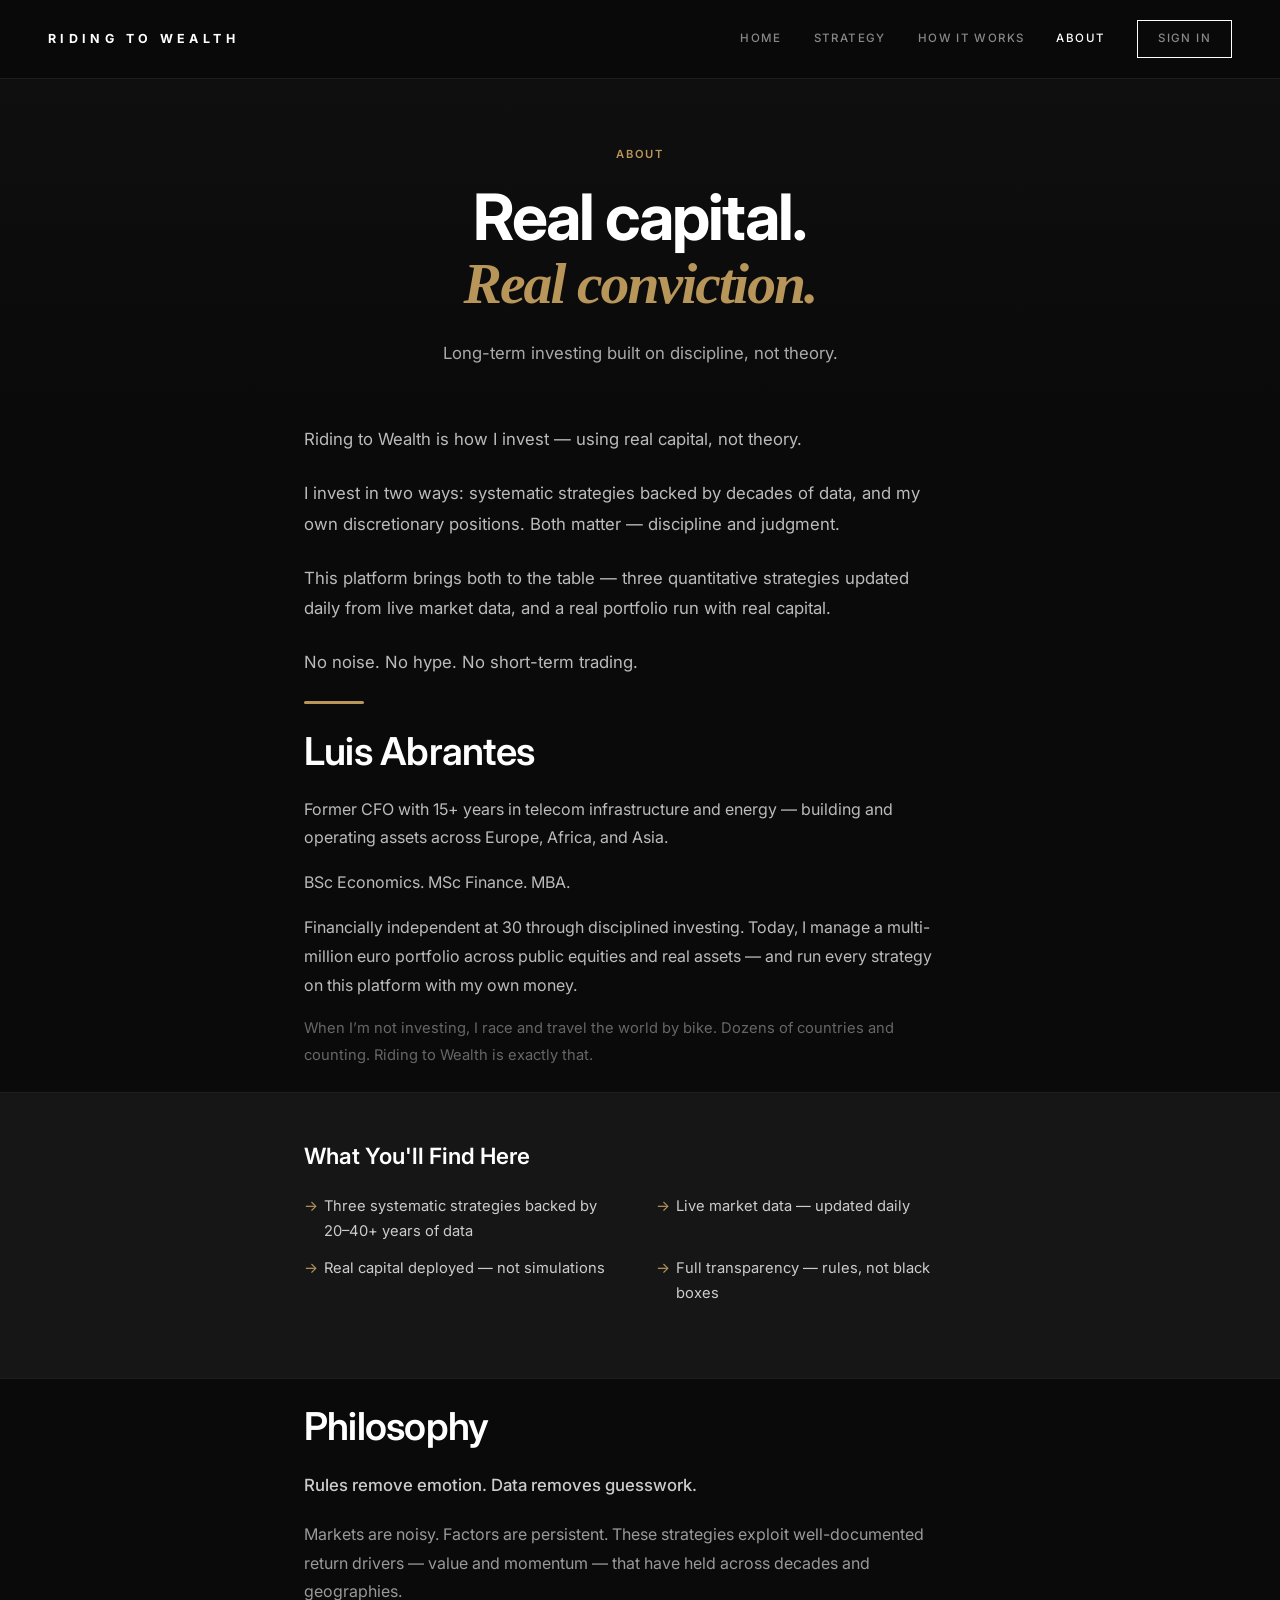
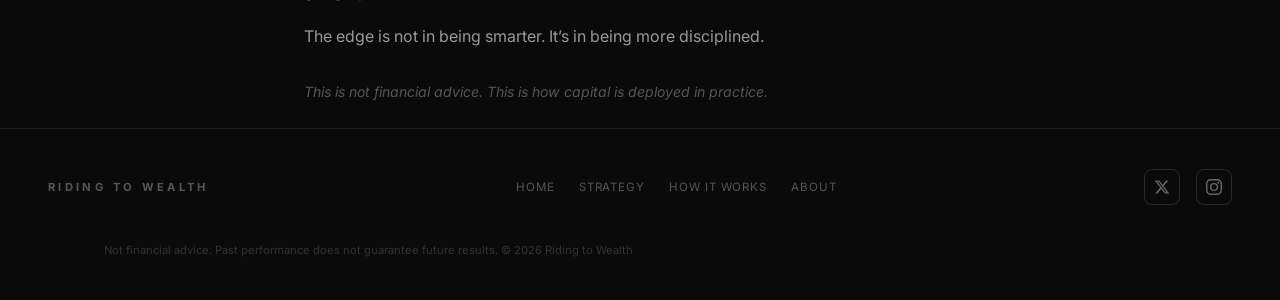
==== commit 216d65a6: "Fix: pricing comparison more visible, remove LinkedIn, add data date bar, last rebalance date, updat" ====
--- a/about.html
+++ b/about.html
@@ -62,7 +62,7 @@
   <section class="section">
     <div class="container" style="max-width:720px">
       <h2 style="margin-bottom:20px">Luis Abrantes</h2>
-      <p style="font-size:1rem;color:#bbb;line-height:1.8;margin-bottom:16px">Former CFO with 15+ years of experience across telecom, infrastructure, and energy in Europe, Africa, and Asia.</p>
+      <p style="font-size:1rem;color:#bbb;line-height:1.8;margin-bottom:16px">Former CFO with 15+ years in telecom infrastructure and energy &mdash; building and operating assets across Europe, Africa, and Asia.</p>
       <p style="font-size:1rem;color:#bbb;line-height:1.8;margin-bottom:16px">BSc Economics. MSc Finance. MBA.</p>
       <p style="font-size:1rem;color:#bbb;line-height:1.8;margin-bottom:16px">Financially independent at 30 through disciplined investing. Today, I manage a multi-million euro portfolio across public equities and real assets &mdash; and run every strategy on this platform with my own money.</p>
       <p style="font-size:0.92rem;color:#666;line-height:1.8">When I&rsquo;m not investing, I race and travel the world by bike. Dozens of countries and counting. Riding to Wealth is exactly that.</p>
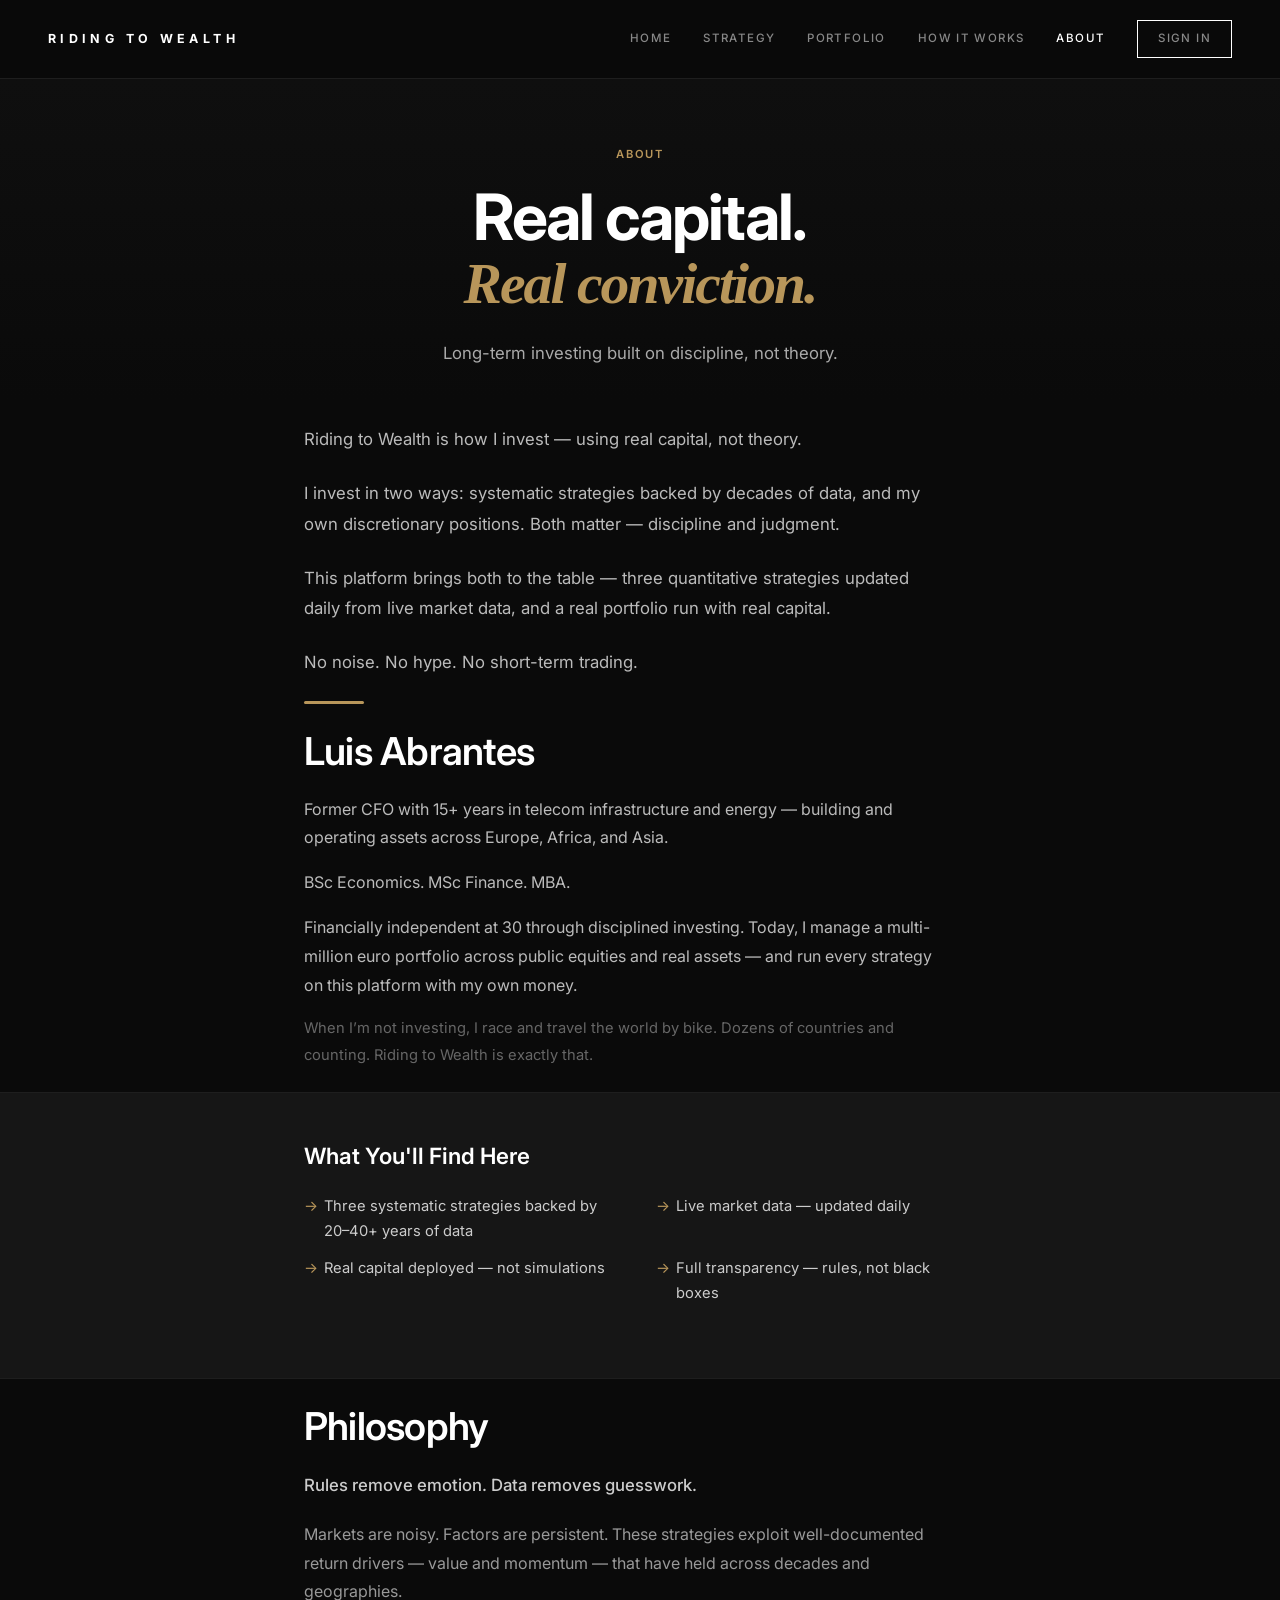
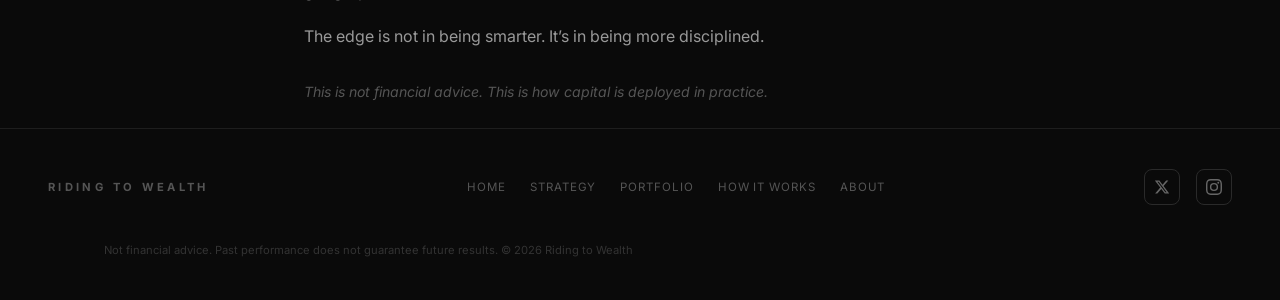
==== commit f99486a4: "Add Founder's Portfolio page with live positions: Discretionary, VC2, VC2 Trend, Momentum coming soo" ====
--- a/about.html
+++ b/about.html
@@ -31,6 +31,7 @@
     <div class="nav-links">
       <a href="/">Home</a>
       <a href="invest.html">Strategy</a>
+      <a href="portfolio.html">Portfolio</a>
       <a href="strategies.html">How It Works</a>
 
       <a href="about.html" class="active">About</a>
@@ -99,6 +100,7 @@
     <div class="footer-links">
       <a href="/">Home</a>
       <a href="invest.html">Strategy</a>
+      <a href="portfolio.html">Portfolio</a>
       <a href="strategies.html">How It Works</a>
 
       <a href="about.html">About</a>
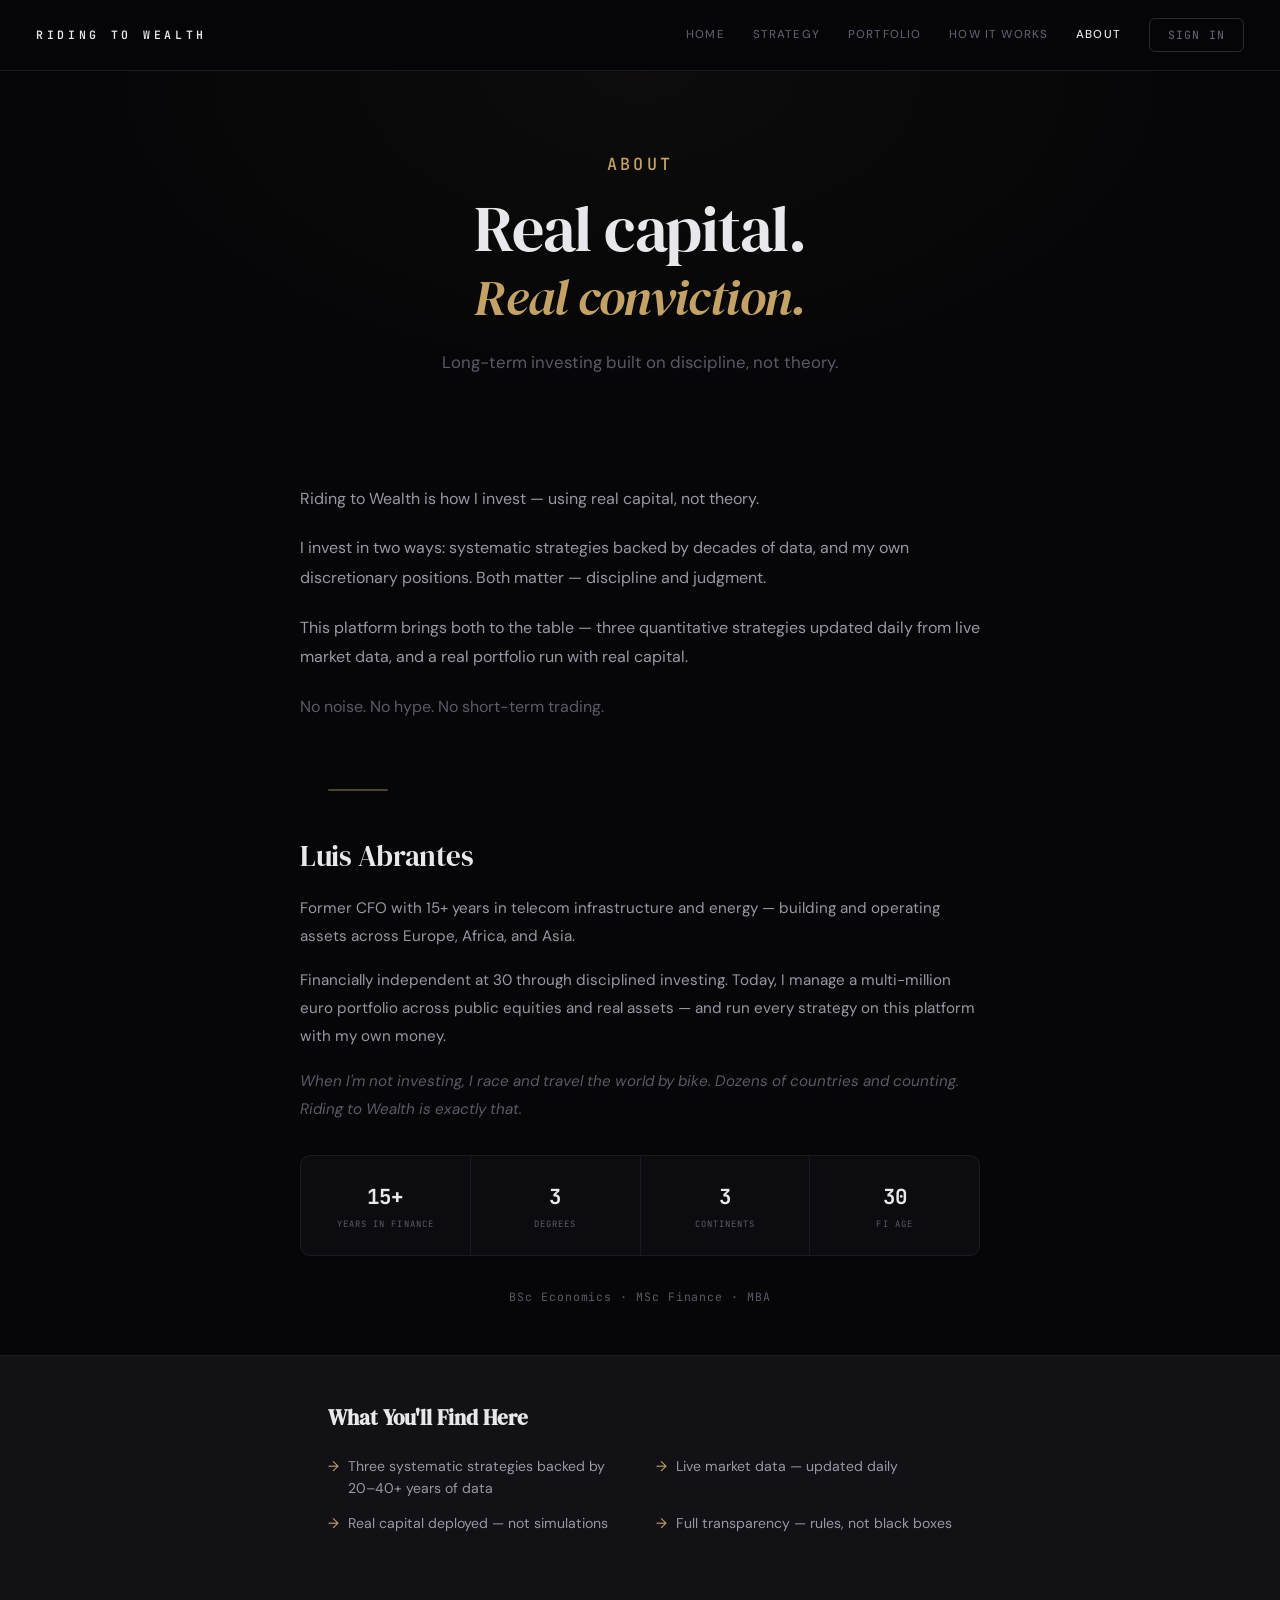
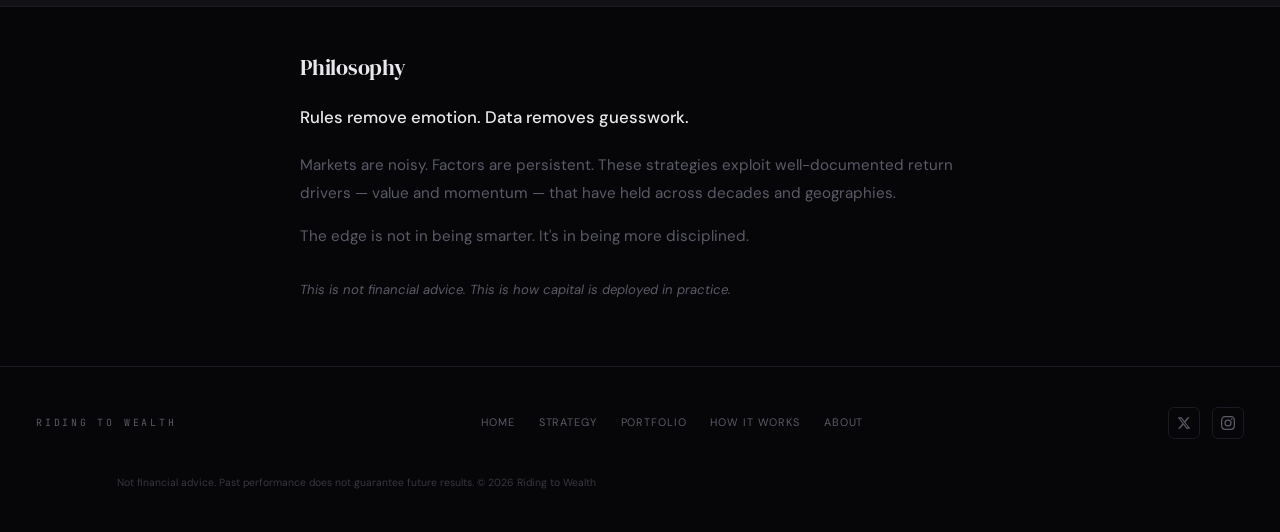
==== commit 5df9abd1: "Redesign style.css + about.html to v2 design system - style.css: v2 typography (DM Serif/DM Sans/Jet" ====
--- a/about.html
+++ b/about.html
@@ -13,12 +13,37 @@
   <meta name="twitter:card" content="summary">
   <meta name="twitter:title" content="About — Riding to Wealth">
   <meta name="twitter:description" content="Luis Abrantes — Former CFO, financially independent at 30. Running systematic strategies with real capital.">
-  <meta name="theme-color" content="#0a0a0a">
+  <meta name="theme-color" content="#060608">
   <link rel="preconnect" href="https://fonts.googleapis.com">
-  <link href="https://fonts.googleapis.com/css2?family=Inter:wght@400;500;600;700&display=swap" rel="stylesheet">
+  <link href="https://fonts.googleapis.com/css2?family=DM+Serif+Display:ital@0;1&family=DM+Sans:wght@400;500;600;700&family=JetBrains+Mono:wght@400;500;600&display=swap" rel="stylesheet">
   <link rel="icon" href="favicon.ico" type="image/x-icon">
   <link rel="icon" href="favicon.png" type="image/png">
   <link rel="stylesheet" href="style.css">
+  <style>
+    .about-intro { max-width: 680px; margin: 0 auto; }
+    .about-intro p { font-size: 1rem; color: var(--text-secondary); line-height: 1.85; margin-bottom: 20px; max-width: none; }
+    .about-author { max-width: 680px; margin: 0 auto; }
+    .about-author h2 { font-family: var(--font-display); font-size: 1.8rem; margin-bottom: 20px; }
+    .about-author p { font-size: 0.95rem; color: var(--text-secondary); line-height: 1.85; margin-bottom: 16px; max-width: none; }
+    .about-author .personal { font-style: italic; color: var(--text-muted); }
+    .about-credentials {
+      display: grid; grid-template-columns: repeat(4, 1fr); gap: 1px;
+      background: var(--border); border: 1px solid var(--border); border-radius: 10px; overflow: hidden;
+      max-width: 680px; margin: 32px auto;
+    }
+    .cred-item { background: var(--bg-card); padding: 24px 16px; text-align: center; }
+    .cred-val { font-family: var(--font-mono); font-size: 1.3rem; font-weight: 700; color: var(--text); margin-bottom: 4px; }
+    .cred-label { font-family: var(--font-mono); font-size: 0.55rem; letter-spacing: 0.12em; text-transform: uppercase; color: var(--text-muted); }
+    .about-what { max-width: 680px; margin: 0 auto; }
+    .about-philosophy { max-width: 680px; margin: 0 auto; }
+    .about-philosophy h2 { font-family: var(--font-display); font-size: 1.4rem; margin-bottom: 20px; }
+    .about-philosophy p { font-size: 0.95rem; line-height: 1.8; margin-bottom: 16px; max-width: none; }
+    .about-philosophy .rule { font-size: 1.05rem; color: var(--text); font-weight: 500; line-height: 1.8; margin-bottom: 20px; }
+    .about-philosophy .disclaimer { font-size: 0.82rem; color: var(--text-muted); font-style: italic; margin-top: 28px; }
+    @media (max-width: 600px) {
+      .about-credentials { grid-template-columns: repeat(2, 1fr); }
+    }
+  </style>
 </head>
 <body>
 
@@ -33,7 +58,6 @@
       <a href="invest.html">Strategy</a>
       <a href="portfolio.html">Portfolio</a>
       <a href="strategies.html">How It Works</a>
-
       <a href="about.html" class="active">About</a>
       <a href="invest.html#signin" class="btn-sub">Sign In</a>
     </div>
@@ -41,39 +65,59 @@
 
   <!-- Hero -->
   <header class="hero">
-    <span class="label">About</span>
-    <h1 style="margin-top:16px">Real capital.<br><span class="italic">Real conviction.</span></h1>
-    <p>Long-term investing built on discipline, not theory.</p>
+    <p class="label fade-up">About</p>
+    <h1 class="fade-up fade-up-1" style="margin-top:16px">Real capital.<span class="italic" style="display:block;margin-top:4px">Real conviction.</span></h1>
+    <p class="fade-up fade-up-2" style="color:var(--text-muted)">Long-term investing built on discipline, not theory.</p>
   </header>
 
   <!-- Intro -->
   <section class="section">
-    <div class="container" style="max-width:720px">
-      <p style="font-size:1.05rem;color:#bbb;line-height:1.8;margin-bottom:24px">Riding to Wealth is how I invest &mdash; using real capital, not theory.</p>
-      <p style="font-size:1.05rem;color:#bbb;line-height:1.8;margin-bottom:24px">I invest in two ways: systematic strategies backed by decades of data, and my own discretionary positions. Both matter &mdash; discipline and judgment.</p>
-      <p style="font-size:1.05rem;color:#bbb;line-height:1.8;margin-bottom:24px">This platform brings both to the table &mdash; three quantitative strategies updated daily from live market data, and a real portfolio run with real capital.</p>
-      <p style="font-size:1.05rem;color:#bbb;line-height:1.8">No noise. No hype. No short-term trading.</p>
+    <div class="about-intro">
+      <p>Riding to Wealth is how I invest &mdash; using real capital, not theory.</p>
+      <p>I invest in two ways: systematic strategies backed by decades of data, and my own discretionary positions. Both matter &mdash; discipline and judgment.</p>
+      <p>This platform brings both to the table &mdash; three quantitative strategies updated daily from live market data, and a real portfolio run with real capital.</p>
+      <p style="color:var(--text-muted)">No noise. No hype. No short-term trading.</p>
     </div>
   </section>
 
   <!-- Divider -->
-  <div class="container" style="max-width:720px"><div class="divider"></div></div>
+  <div class="container" style="max-width:680px"><div class="divider"></div></div>
 
   <!-- Author -->
   <section class="section">
-    <div class="container" style="max-width:720px">
-      <h2 style="margin-bottom:20px">Luis Abrantes</h2>
-      <p style="font-size:1rem;color:#bbb;line-height:1.8;margin-bottom:16px">Former CFO with 15+ years in telecom infrastructure and energy &mdash; building and operating assets across Europe, Africa, and Asia.</p>
-      <p style="font-size:1rem;color:#bbb;line-height:1.8;margin-bottom:16px">BSc Economics. MSc Finance. MBA.</p>
-      <p style="font-size:1rem;color:#bbb;line-height:1.8;margin-bottom:16px">Financially independent at 30 through disciplined investing. Today, I manage a multi-million euro portfolio across public equities and real assets &mdash; and run every strategy on this platform with my own money.</p>
-      <p style="font-size:0.92rem;color:#666;line-height:1.8">When I&rsquo;m not investing, I race and travel the world by bike. Dozens of countries and counting. Riding to Wealth is exactly that.</p>
+    <div class="about-author">
+      <h2>Luis Abrantes</h2>
+      <p>Former CFO with 15+ years in telecom infrastructure and energy &mdash; building and operating assets across Europe, Africa, and Asia.</p>
+      <p>Financially independent at 30 through disciplined investing. Today, I manage a multi-million euro portfolio across public equities and real assets &mdash; and run every strategy on this platform with my own money.</p>
+      <p class="personal">When I'm not investing, I race and travel the world by bike. Dozens of countries and counting. Riding to Wealth is exactly that.</p>
     </div>
+
+    <!-- Credentials bar -->
+    <div class="about-credentials">
+      <div class="cred-item">
+        <div class="cred-val">15+</div>
+        <div class="cred-label">Years in Finance</div>
+      </div>
+      <div class="cred-item">
+        <div class="cred-val">3</div>
+        <div class="cred-label">Degrees</div>
+      </div>
+      <div class="cred-item">
+        <div class="cred-val">3</div>
+        <div class="cred-label">Continents</div>
+      </div>
+      <div class="cred-item">
+        <div class="cred-val">30</div>
+        <div class="cred-label">FI Age</div>
+      </div>
+    </div>
+    <p style="text-align:center;font-family:var(--font-mono);font-size:0.72rem;color:var(--text-muted);letter-spacing:0.08em;max-width:680px;margin:0 auto">BSc Economics &middot; MSc Finance &middot; MBA</p>
   </section>
 
   <!-- What You'll Find -->
   <section class="section-sm" style="background:var(--bg-elevated);border-top:1px solid var(--border);border-bottom:1px solid var(--border)">
-    <div class="container" style="max-width:720px">
-      <h3 style="margin-bottom:20px">What You'll Find Here</h3>
+    <div class="about-what" style="padding:0 28px">
+      <h3 style="margin-bottom:20px;font-family:var(--font-display);font-size:1.3rem">What You'll Find Here</h3>
       <div class="feature-list">
         <div class="feature-item">Three systematic strategies backed by 20&ndash;40+ years of data</div>
         <div class="feature-item">Live market data &mdash; updated daily</div>
@@ -85,12 +129,12 @@
 
   <!-- Philosophy -->
   <section class="section">
-    <div class="container" style="max-width:720px">
-      <h2 style="margin-bottom:20px">Philosophy</h2>
-      <p style="font-size:1.05rem;color:#ccc;line-height:1.8;margin-bottom:20px;font-weight:500">Rules remove emotion. Data removes guesswork.</p>
-      <p style="font-size:1rem;color:#999;line-height:1.8;margin-bottom:16px">Markets are noisy. Factors are persistent. These strategies exploit well-documented return drivers &mdash; value and momentum &mdash; that have held across decades and geographies.</p>
-      <p style="font-size:1rem;color:#999;line-height:1.8;margin-bottom:16px">The edge is not in being smarter. It&rsquo;s in being more disciplined.</p>
-      <p style="font-size:0.88rem;color:#555;line-height:1.8;margin-top:28px;font-style:italic">This is not financial advice. This is how capital is deployed in practice.</p>
+    <div class="about-philosophy">
+      <h2>Philosophy</h2>
+      <p class="rule">Rules remove emotion. Data removes guesswork.</p>
+      <p style="color:var(--text-muted)">Markets are noisy. Factors are persistent. These strategies exploit well-documented return drivers &mdash; value and momentum &mdash; that have held across decades and geographies.</p>
+      <p style="color:var(--text-muted)">The edge is not in being smarter. It's in being more disciplined.</p>
+      <p class="disclaimer">This is not financial advice. This is how capital is deployed in practice.</p>
     </div>
   </section>
 
@@ -102,7 +146,6 @@
       <a href="invest.html">Strategy</a>
       <a href="portfolio.html">Portfolio</a>
       <a href="strategies.html">How It Works</a>
-
       <a href="about.html">About</a>
     </div>
     <div class="social-icons">
--- a/style.css
+++ b/style.css
@@ -1,637 +1,231 @@
 /* ============================================
-   RIDING TO WEALTH — Design System
+   RIDING TO WEALTH — Design System v2
    ============================================ */
 
 /* --- Reset & Base --- */
 *, *::before, *::after { box-sizing: border-box; margin: 0; padding: 0; }
-html { scroll-behavior: smooth; -webkit-text-size-adjust: 100%; }
+html { scroll-behavior: smooth; -webkit-text-size-adjust: 100%; -webkit-font-smoothing: antialiased; }
 body {
-  font-family: 'Inter', -apple-system, BlinkMacSystemFont, 'Segoe UI', sans-serif;
-  background: #0a0a0a;
-  color: #e0e0e0;
-  line-height: 1.7;
-  font-size: 16px;
-  -webkit-font-smoothing: antialiased;
+  font-family: 'DM Sans', -apple-system, BlinkMacSystemFont, 'Segoe UI', sans-serif;
+  background: var(--bg);
+  color: var(--text);
+  line-height: 1.6;
+  font-size: 15px;
 }
 a { color: inherit; text-decoration: none; }
 img { max-width: 100%; display: block; }
 ul, ol { list-style: none; }
 
+/* --- Colors --- */
+:root {
+  --bg: #060608;
+  --bg-card: #0c0c10;
+  --bg-elevated: #111116;
+  --bg-primary: #060608;
+  --border: #1a1a22;
+  --border-light: #2a2a35;
+  --text: #e8e8ec;
+  --text-primary: #e8e8ec;
+  --text-secondary: #9898a4;
+  --text-muted: #5a5a68;
+  --accent: #c4a265;
+  --accent-hover: #d4b87a;
+  --green: #4ade80;
+  --green-dim: rgba(74,222,128,0.12);
+  --red: #f87171;
+  --red-dim: rgba(248,113,113,0.12);
+  --font-display: 'DM Serif Display', Georgia, serif;
+  --font-body: 'DM Sans', -apple-system, sans-serif;
+  --font-mono: 'JetBrains Mono', 'SF Mono', monospace;
+}
+
 /* --- Typography Scale --- */
-h1 { font-size: clamp(2.4rem, 5vw, 4rem); font-weight: 700; line-height: 1.1; letter-spacing: -0.03em; color: #fff; }
-h2 { font-size: clamp(1.6rem, 3vw, 2.4rem); font-weight: 600; line-height: 1.2; letter-spacing: -0.02em; color: #fff; }
-h3 { font-size: clamp(1.1rem, 2vw, 1.4rem); font-weight: 600; line-height: 1.3; color: #fff; }
-p { color: #aaa; font-size: 1rem; max-width: 640px; }
-.label { font-size: 0.7rem; font-weight: 600; letter-spacing: 0.15em; text-transform: uppercase; color: #b8965a; }
-.sublabel { font-size: 0.75rem; font-weight: 500; letter-spacing: 0.1em; text-transform: uppercase; color: #666; }
-.italic { font-style: italic; font-family: 'Georgia', 'Times New Roman', serif; }
+h1 { font-family: var(--font-display); font-size: clamp(2.4rem, 5vw, 4rem); font-weight: 400; line-height: 1.1; letter-spacing: -0.02em; color: var(--text); }
+h2 { font-family: var(--font-display); font-size: clamp(1.5rem, 3vw, 2.2rem); font-weight: 400; line-height: 1.2; letter-spacing: -0.01em; color: var(--text); }
+h3 { font-size: clamp(1rem, 2vw, 1.3rem); font-weight: 600; line-height: 1.3; color: var(--text); }
+p { color: var(--text-secondary); font-size: 0.95rem; max-width: 640px; }
+.label { font-family: var(--font-mono); font-size: 0.65rem; font-weight: 500; letter-spacing: 0.18em; text-transform: uppercase; color: var(--accent); }
+.sublabel { font-family: var(--font-mono); font-size: 0.65rem; font-weight: 500; letter-spacing: 0.14em; text-transform: uppercase; color: var(--text-muted); }
+.section-label { font-family: var(--font-mono); font-size: 0.65rem; font-weight: 500; letter-spacing: 0.15em; text-transform: uppercase; color: var(--accent); }
+.italic { font-style: italic; color: var(--accent); }
 .text-center { text-align: center; }
 
 /* --- Accessibility --- */
 .sr-only { position: absolute; width: 1px; height: 1px; padding: 0; margin: -1px; overflow: hidden; clip: rect(0,0,0,0); white-space: nowrap; border: 0; }
 
-/* --- Colors --- */
-:root {
-  --bg-primary: #0a0a0a;
-  --bg-card: #111111;
-  --bg-elevated: #161616;
-  --border: #1e1e1e;
-  --text-primary: #ffffff;
-  --text-secondary: #aaaaaa;
-  --text-muted: #737373;
-  --accent: #b8965a;
-  --accent-hover: #d4af6e;
-  --green: #2d7a4f;
-  --red: #a63d3d;
-}
+/* --- Animations --- */
+@keyframes fadeUp { from { opacity: 0; transform: translateY(24px); } to { opacity: 1; transform: translateY(0); } }
+@keyframes pulse { 0%, 100% { opacity: 1; } 50% { opacity: 0.5; } }
+.fade-up { animation: fadeUp 0.8s ease-out both; }
+.fade-up-1 { animation-delay: 0.1s; }
+.fade-up-2 { animation-delay: 0.2s; }
+.fade-up-3 { animation-delay: 0.3s; }
+.live-dot { display: inline-block; width: 7px; height: 7px; background: var(--green); border-radius: 50%; margin-right: 6px; vertical-align: middle; animation: pulse 2s ease-in-out infinite; }
 
 /* --- Layout --- */
-.container { max-width: 1140px; margin: 0 auto; padding: 0 24px; }
-.section { padding: 24px 0; }
+.container { max-width: 1080px; margin: 0 auto; padding: 0 28px; }
+.section { padding: 48px 0; }
 .section-sm { padding: 48px 0; }
-.divider { width: 60px; height: 3px; background: var(--accent); border-radius: 2px; }
+.divider { width: 60px; height: 2px; background: var(--accent); border-radius: 2px; opacity: 0.4; }
 
 /* --- Navigation --- */
 .nav {
-  display: flex;
-  align-items: center;
-  justify-content: space-between;
-  padding: 20px 48px;
-  background: var(--bg-primary);
+  display: flex; align-items: center; justify-content: space-between;
+  padding: 18px 36px; position: sticky; top: 0; z-index: 100;
+  background: rgba(6,6,8,0.88); backdrop-filter: blur(16px) saturate(180%);
   border-bottom: 1px solid var(--border);
-  position: sticky;
-  top: 0;
-  z-index: 100;
-  backdrop-filter: blur(12px);
-  background: rgba(10, 10, 10, 0.92);
-}
-.nav-logo {
-  font-family: 'Inter', sans-serif;
-  font-size: 0.78rem;
-  font-weight: 700;
-  letter-spacing: 0.35em;
-  color: #fff;
-  white-space: nowrap;
-}
-.nav-links { display: flex; align-items: center; gap: 32px; }
+}
+.nav-logo { font-family: var(--font-mono); font-size: 0.72rem; font-weight: 600; letter-spacing: 0.32em; color: var(--text); }
+.nav-links { display: flex; align-items: center; gap: 28px; }
 .nav-links a {
-  font-size: 0.72rem;
-  font-weight: 500;
-  letter-spacing: 0.12em;
-  text-transform: uppercase;
-  color: #888;
-  transition: color 0.2s;
-}
-.nav-links a:hover, .nav-links a.active { color: #fff; }
-.btn-sub {
-  background: transparent;
-  border: 1px solid #fff;
-  padding: 8px 20px;
-  font-size: 0.72rem;
-  font-weight: 600;
-  letter-spacing: 0.1em;
-  text-transform: uppercase;
-  color: #fff;
-  cursor: pointer;
-  transition: all 0.2s;
-}
-.btn-sub:hover { background: #2d7a4f; border-color: #2d7a4f; color: #fff; }
-
-/* Mobile nav toggle */
+  font-size: 0.72rem; font-weight: 500; letter-spacing: 0.1em;
+  text-transform: uppercase; color: var(--text-muted); transition: color 0.25s;
+}
+.nav-links a:hover, .nav-links a.active { color: var(--text); }
+.btn-sub, .nav-signin {
+  padding: 7px 18px; border: 1px solid var(--border-light); border-radius: 6px;
+  font-family: var(--font-mono); font-size: 0.68rem; font-weight: 600;
+  letter-spacing: 0.1em; text-transform: uppercase; color: var(--text-secondary); transition: all 0.25s;
+}
+.btn-sub:hover, .nav-signin:hover { border-color: var(--accent); color: var(--accent); }
 .nav-toggle { display: none; background: none; border: none; cursor: pointer; padding: 4px; }
-.nav-toggle span { display: block; width: 22px; height: 2px; background: #fff; margin: 5px 0; transition: 0.3s; }
+.nav-toggle span { display: block; width: 20px; height: 1.5px; background: var(--text); margin: 5px 0; transition: 0.3s; }
 
 /* --- Hero --- */
 .hero {
-  text-align: center;
-  padding: 60px 24px 20px;
-  background: linear-gradient(180deg, #0f0f0f 0%, #0a0a0a 100%);
-}
-.hero h1 { margin-bottom: 20px; }
-.hero .italic { font-size: clamp(2rem, 4.5vw, 3.6rem); color: var(--accent); display: block; margin-bottom: 24px; }
+  text-align: center; padding: 80px 28px 48px;
+  background: radial-gradient(ellipse at 50% 0%, rgba(196,162,101,0.04) 0%, transparent 60%);
+}
+.hero h1 { margin-bottom: 24px; }
+.hero .italic { font-family: var(--font-display); font-style: italic; color: var(--accent); display: block; font-size: clamp(1.8rem, 4vw, 3.2rem); margin-top: 4px; }
 .hero p { margin: 0 auto 12px; font-size: 1.05rem; }
 
 /* --- Cards --- */
 .card {
-  background: var(--bg-card);
-  border: 1px solid var(--border);
-  border-radius: 12px;
-  padding: 40px;
-  transition: border-color 0.3s, transform 0.2s;
-  display: flex;
-  flex-direction: column;
+  background: var(--bg-card); border: 1px solid var(--border); border-radius: 10px;
+  padding: 32px; transition: border-color 0.3s, transform 0.2s;
+  display: flex; flex-direction: column;
 }
 .card .btn { margin-top: auto; }
-.card:hover { border-color: #333; transform: translateY(-2px); }
+.card:hover { border-color: var(--border-light); transform: translateY(-2px); }
 .card h3 { margin: 12px 0 8px; }
-.card p { font-size: 0.92rem; }
-.card-link {
-  display: inline-block;
-  margin-top: 20px;
-  font-size: 0.85rem;
-  font-weight: 500;
-  color: #fff;
-  transition: color 0.2s;
-}
-.card-link:hover, .card:hover .card-link { color: #2d7a4f; }
-
-.cards-grid { display: grid; grid-template-columns: repeat(auto-fit, minmax(320px, 1fr)); gap: 24px; }
+.card p { font-size: 0.88rem; }
+.card-link { display: inline-block; margin-top: 20px; font-size: 0.82rem; font-weight: 600; color: var(--text); transition: color 0.2s; }
+.card-link:hover, .card:hover .card-link { color: var(--accent); }
+
+.cards-grid { display: grid; grid-template-columns: repeat(auto-fit, minmax(280px, 1fr)); gap: 16px; }
 .cards-3 { grid-template-columns: repeat(3, 1fr); }
 
 /* --- Quote / Philosophy --- */
 .quote-block {
-  text-align: center;
-  padding: 60px 24px;
-  background: var(--bg-elevated);
-  border-top: 1px solid var(--border);
-  border-bottom: 1px solid var(--border);
+  text-align: center; padding: 48px 24px;
+  background: var(--bg-elevated); border-top: 1px solid var(--border); border-bottom: 1px solid var(--border);
 }
 .quote-block blockquote {
-  font-family: 'Georgia', serif;
-  font-style: italic;
-  font-size: clamp(1.1rem, 2.5vw, 1.5rem);
-  color: #ccc;
-  max-width: 700px;
-  margin: 0 auto 16px;
-  line-height: 1.6;
-}
-.quote-block cite { font-size: 0.8rem; color: var(--text-muted); font-style: normal; letter-spacing: 0.1em; text-transform: uppercase; }
-
-/* --- Subscribe --- */
-.subscribe {
-  text-align: center;
-  padding: 80px 24px;
-  background: var(--bg-primary);
-}
-.subscribe h2 { margin-bottom: 12px; }
-.subscribe p { margin: 0 auto 28px; }
-.subscribe-form { display: flex; gap: 0; max-width: 460px; margin: 0 auto; }
-.subscribe-form input[type="email"] {
-  flex: 1;
-  padding: 14px 18px;
-  background: var(--bg-card);
-  border: 1px solid var(--border);
-  border-right: none;
-  border-radius: 6px 0 0 6px;
-  color: #fff;
-  font-size: 0.9rem;
-  outline: none;
-  transition: border-color 0.2s;
-}
-.subscribe-form input[type="email"]:focus { border-color: var(--accent); }
-.subscribe-form input[type="email"]::placeholder { color: #555; }
-.subscribe-form button {
-  padding: 14px 28px;
-  background: #fff;
-  color: #0a0a0a;
-  border: none;
-  border-radius: 0 6px 6px 0;
-  font-size: 0.8rem;
-  font-weight: 700;
-  letter-spacing: 0.08em;
-  text-transform: uppercase;
-  cursor: pointer;
-  transition: background 0.2s;
-  white-space: nowrap;
-}
-.subscribe-form button:hover { background: var(--accent); color: #fff; }
-.subscribe-note { font-size: 0.75rem; color: var(--text-muted); margin-top: 12px; }
+  font-family: var(--font-display); font-style: italic;
+  font-size: clamp(1rem, 2.5vw, 1.4rem); color: var(--text-secondary);
+  max-width: 700px; margin: 0 auto 16px; line-height: 1.6;
+}
+.quote-block cite { font-family: var(--font-mono); font-size: 0.7rem; color: var(--text-muted); font-style: normal; letter-spacing: 0.1em; text-transform: uppercase; }
 
 /* --- Footer --- */
 .footer {
-  padding: 40px 48px;
-  border-top: 1px solid var(--border);
-  display: flex;
-  justify-content: space-between;
-  align-items: center;
-  flex-wrap: wrap;
-  gap: 20px;
-}
-.footer-logo { font-size: 0.7rem; font-weight: 700; letter-spacing: 0.3em; color: #555; }
+  padding: 40px 36px; border-top: 1px solid var(--border);
+  display: flex; justify-content: space-between; align-items: center; flex-wrap: wrap; gap: 20px;
+}
+.footer-logo { font-family: var(--font-mono); font-size: 0.62rem; letter-spacing: 0.28em; color: var(--text-muted); }
 .footer-links { display: flex; gap: 24px; }
-.footer-links a { font-size: 0.72rem; color: #555; letter-spacing: 0.08em; text-transform: uppercase; transition: color 0.2s; }
-.footer-links a:hover { color: #fff; }
-.footer-disclaimer { width: 100%; text-align: center; font-size: 0.7rem; color: #333; margin-top: 16px; }
-
-/* --- Stats Row --- */
-.stats { display: flex; justify-content: center; gap: 64px; padding: 40px 0; }
-.stat { text-align: center; }
-.stat-value { font-size: clamp(2rem, 4vw, 3rem); font-weight: 700; color: #fff; }
-.stat-label { font-size: 0.7rem; letter-spacing: 0.12em; text-transform: uppercase; color: #666; margin-top: 4px; }
+.footer-links a { font-size: 0.68rem; color: var(--text-muted); letter-spacing: 0.08em; text-transform: uppercase; transition: color 0.2s; }
+.footer-links a:hover { color: var(--text); }
+.footer-disclaimer { width: 100%; text-align: center; font-size: 0.65rem; color: var(--text-muted); margin-top: 16px; opacity: 0.6; }
+
+/* --- Social Icons --- */
+.social-icons { display: flex; gap: 12px; align-items: center; }
+.social-icons a { display: flex; align-items: center; justify-content: center; width: 32px; height: 32px; border: 1px solid var(--border); border-radius: 6px; color: var(--text-muted); transition: all 0.2s; }
+.social-icons a:hover { color: var(--text); border-color: var(--border-light); }
+.social-icons svg { width: 14px; height: 14px; fill: currentColor; }
+
+/* --- CTA Button --- */
+.btn {
+  display: inline-block; padding: 13px 32px;
+  background: transparent; border: 1px solid var(--border-light); border-radius: 7px;
+  font-size: 0.82rem; font-weight: 600; color: var(--text-secondary);
+  transition: all 0.25s; cursor: pointer;
+}
+.btn:hover { border-color: var(--text-muted); color: var(--text); }
+.btn-accent { background: var(--accent); border-color: var(--accent); color: var(--bg); font-weight: 700; }
+.btn-accent:hover { background: var(--accent-hover); }
+
+/* --- Tags --- */
+.tag {
+  display: inline-block; font-family: var(--font-mono); font-size: 0.58rem; font-weight: 600;
+  letter-spacing: 0.1em; text-transform: uppercase; padding: 3px 8px;
+  border: 1px solid var(--border); border-radius: 4px; color: var(--text-muted); margin-right: 6px;
+}
+
+/* --- Feature List --- */
+.feature-list { display: grid; grid-template-columns: 1fr 1fr; gap: 12px 32px; margin: 24px 0; }
+.feature-item { font-size: 0.88rem; color: var(--text-secondary); padding-left: 20px; position: relative; }
+.feature-item::before { content: '\2192'; position: absolute; left: 0; color: var(--accent); }
 
 /* --- Table --- */
 .table-wrap { overflow-x: auto; }
-table { width: 100%; border-collapse: collapse; font-size: 0.88rem; }
+table { width: 100%; border-collapse: collapse; font-size: 0.84rem; }
 thead th {
-  text-align: left;
-  font-size: 0.68rem;
-  font-weight: 600;
-  letter-spacing: 0.1em;
-  text-transform: uppercase;
-  color: #555;
-  padding: 12px 16px;
-  border-bottom: 1px solid var(--border);
-}
-tbody td { padding: 14px 16px; border-bottom: 1px solid #141414; color: #ccc; }
+  font-family: var(--font-mono); text-align: left;
+  font-size: 0.6rem; font-weight: 600; letter-spacing: 0.12em; text-transform: uppercase;
+  color: var(--text-muted); padding: 12px 16px; border-bottom: 1px solid var(--border);
+}
+tbody td { padding: 12px 16px; border-bottom: 1px solid var(--border); color: var(--text-secondary); }
 tbody tr:hover { background: var(--bg-elevated); }
-.ticker { font-weight: 600; color: var(--accent); font-size: 0.78rem; letter-spacing: 0.05em; margin-right: 6px; }
-.weight { font-weight: 600; color: #fff; }
-
-/* --- Tags --- */
-.tag {
-  display: inline-block;
-  font-size: 0.65rem;
-  font-weight: 600;
-  letter-spacing: 0.1em;
-  text-transform: uppercase;
-  padding: 4px 10px;
-  border: 1px solid #2a2a2a;
-  border-radius: 4px;
-  color: #777;
-  margin-right: 6px;
-}
-.tag-buy { border-color: var(--green); color: var(--green); }
-.tag-region { border-color: #333; color: #666; }
-
-/* --- Sector/Geo Bars --- */
-.bar-group { margin-bottom: 16px; }
-.bar-label { display: flex; justify-content: space-between; font-size: 0.85rem; margin-bottom: 6px; }
-.bar-label span:first-child { color: #ccc; }
-.bar-label span:last-child { color: #fff; font-weight: 600; }
-.bar-track { height: 6px; background: #1a1a1a; border-radius: 3px; overflow: hidden; }
-.bar-fill { height: 100%; background: var(--accent); border-radius: 3px; transition: width 0.6s ease; }
-
-/* --- Performance --- */
-.perf-grid { display: flex; gap: 24px; justify-content: center; flex-wrap: wrap; }
-.perf-card { text-align: center; padding: 24px 32px; background: var(--bg-card); border: 1px solid var(--border); border-radius: 8px; min-width: 140px; }
-.perf-year { font-size: 0.75rem; color: #666; letter-spacing: 0.1em; margin-bottom: 8px; }
-.perf-return { font-size: 1.6rem; font-weight: 700; color: #4ade80; }
-.perf-return.negative { color: #f87171; }
-
-/* --- About List --- */
-.feature-list { display: grid; grid-template-columns: 1fr 1fr; gap: 12px 32px; margin: 24px 0; }
-.feature-item { font-size: 0.92rem; color: #ccc; padding-left: 20px; position: relative; }
-.feature-item::before { content: '→'; position: absolute; left: 0; color: var(--accent); }
-
-/* --- CTA Button --- */
-.btn {
-  display: inline-block;
-  padding: 14px 32px;
-  background: var(--bg-card);
-  border: 1px solid var(--border);
-  border-radius: 8px;
-  font-size: 0.85rem;
-  font-weight: 600;
-  color: #fff;
-  transition: all 0.2s;
-  cursor: pointer;
-}
-.btn:hover { background: var(--bg-elevated); border-color: #333; }
-.btn-accent { background: var(--accent); border-color: var(--accent); color: #0a0a0a; }
-.btn-accent:hover { background: var(--accent-hover); }
-
-/* --- Social Icons --- */
-.social-icons { display: flex; gap: 16px; align-items: center; }
-.social-icons a { display: flex; align-items: center; justify-content: center; width: 36px; height: 36px; border: 1px solid #2a2a2a; border-radius: 8px; color: #666; transition: all 0.2s; }
-.social-icons a:hover { color: #fff; border-color: #555; background: var(--bg-elevated); }
-.social-icons svg { width: 16px; height: 16px; fill: currentColor; }
-
-/* --- Social Embeds Section --- */
-.social-section { padding: 80px 0; background: var(--bg-elevated); border-top: 1px solid var(--border); border-bottom: 1px solid var(--border); }
-.social-grid { display: grid; grid-template-columns: 1fr 1fr; gap: 32px; margin-top: 32px; }
-.social-embed { background: var(--bg-card); border: 1px solid var(--border); border-radius: 12px; padding: 24px; min-height: 400px; overflow: hidden; }
-.social-embed h3 { margin-bottom: 16px; font-size: 0.85rem; display: flex; align-items: center; gap: 8px; }
-.social-embed h3 svg { width: 18px; height: 18px; fill: currentColor; }
-.social-embed iframe { border: none; width: 100%; }
-@media (max-width: 900px) { .social-grid { grid-template-columns: 1fr; } }
+.pos { color: var(--green); font-weight: 600; }
+.neg { color: var(--red); font-weight: 600; }
 
 /* --- Research Pages --- */
-.research-hero {
-  display: grid;
-  grid-template-columns: 1fr auto;
-  gap: 40px;
-  align-items: start;
-  padding: 80px 0 48px;
-}
-.research-hero .ticker-label {
-  font-family: 'Inter', monospace;
-  font-size: 0.7rem;
-  letter-spacing: 0.15em;
-  color: var(--text-muted);
-  text-transform: uppercase;
-  margin-bottom: 8px;
-}
-.research-hero h1 { margin-bottom: 16px; }
-.research-hero .tagline {
-  font-size: 1.05rem;
-  color: var(--text-secondary);
-  font-style: italic;
-  max-width: 540px;
-  line-height: 1.6;
-  font-family: Georgia, serif;
-}
-.hero-meta { text-align: right; min-width: 180px; }
-.price-box {
-  background: #fff;
-  color: #0a0a0a;
-  padding: 20px 24px;
-  border-radius: 8px;
-  margin-bottom: 10px;
-}
-.price-label {
-  font-size: 0.65rem;
-  letter-spacing: 0.12em;
-  text-transform: uppercase;
-  opacity: 0.5;
-  margin-bottom: 4px;
-  font-weight: 600;
-}
-.price-val { font-size: 2rem; font-weight: 700; }
-.price-sub { font-size: 0.72rem; opacity: 0.6; margin-top: 2px; }
-.rating-box {
-  padding: 10px 16px;
-  font-size: 0.7rem;
-  letter-spacing: 0.1em;
-  text-transform: uppercase;
-  text-align: center;
-  font-weight: 600;
-  border-radius: 6px;
-  color: #fff;
-}
-.masthead {
-  border-bottom: 1px solid var(--border);
-  padding: 12px 0;
-  display: flex;
-  justify-content: space-between;
-  font-size: 0.65rem;
-  color: var(--text-muted);
-  letter-spacing: 0.1em;
-  text-transform: uppercase;
-  font-weight: 500;
-}
-.section-label {
-  font-size: 0.65rem;
-  letter-spacing: 0.15em;
-  text-transform: uppercase;
-  color: var(--accent);
-  margin-bottom: 6px;
-  font-weight: 600;
-}
-.research-section { margin-bottom: 56px; }
+.research-section { margin-bottom: 48px; }
 .research-section h2 { margin-bottom: 16px; }
-.research-section h3 { margin-top: 28px; margin-bottom: 10px; }
-.research-section p { margin-bottom: 14px; color: var(--text-secondary); font-size: 0.95rem; max-width: none; }
+.research-section h3 { margin-top: 24px; margin-bottom: 10px; }
+.research-section p { margin-bottom: 14px; color: var(--text-secondary); font-size: 0.92rem; max-width: none; line-height: 1.7; }
+
+/* --- Stats Grid --- */
 .stats-grid {
-  display: grid;
-  grid-template-columns: repeat(4, 1fr);
-  gap: 1px;
-  background: var(--border);
-  border: 1px solid var(--border);
-  border-radius: 8px;
-  overflow: hidden;
-  margin-bottom: 32px;
-}
-.sg-stat { background: var(--bg-card); padding: 18px 20px; }
-.sg-stat-label {
-  font-size: 0.6rem;
-  letter-spacing: 0.1em;
-  text-transform: uppercase;
-  color: var(--text-muted);
-  margin-bottom: 6px;
-  font-weight: 500;
-}
-.sg-stat-val { font-size: 1.4rem; font-weight: 700; color: #fff; }
-.sg-stat-sub { font-size: 0.7rem; color: var(--text-muted); margin-top: 2px; }
-.seg-table {
-  width: 100%;
-  border-collapse: collapse;
-  font-size: 0.88rem;
-  margin-bottom: 32px;
-}
-.seg-table th {
-  font-size: 0.65rem;
-  font-weight: 600;
-  letter-spacing: 0.1em;
-  text-transform: uppercase;
-  color: var(--text-muted);
-  text-align: left;
-  padding: 12px 14px;
-  border-bottom: 2px solid #333;
-}
-.seg-table td {
-  padding: 12px 14px;
-  border-bottom: 1px solid var(--border);
-  color: #ccc;
-}
-.seg-table tr:hover { background: var(--bg-elevated); }
-.pos { color: #4ade80; }
-.neg { color: #f87171; }
+  display: grid; grid-template-columns: repeat(4, 1fr); gap: 1px;
+  background: var(--border); border: 1px solid var(--border); border-radius: 10px; overflow: hidden; margin-bottom: 32px;
+}
+.sg-stat { background: var(--bg-card); padding: 20px; }
+.sg-stat-label { font-family: var(--font-mono); font-size: 0.55rem; letter-spacing: 0.12em; text-transform: uppercase; color: var(--text-muted); margin-bottom: 6px; }
+.sg-stat-val { font-family: var(--font-mono); font-size: 1.4rem; font-weight: 700; color: var(--text); }
+
+/* --- Pullquote --- */
 .pullquote {
-  border-left: 3px solid var(--accent);
-  padding: 16px 24px;
-  margin: 28px 0;
-  font-style: italic;
-  font-size: 1.05rem;
-  color: #ccc;
-  line-height: 1.6;
-  background: var(--bg-elevated);
-  border-radius: 0 8px 8px 0;
-  font-family: Georgia, serif;
-}
-.risk-grid {
-  display: grid;
-  grid-template-columns: 1fr 1fr;
-  gap: 16px;
-  margin-bottom: 32px;
-}
-.risk-item {
-  padding: 20px;
-  border: 1px solid var(--border);
-  border-radius: 8px;
-  background: var(--bg-card);
-}
-.risk-title { font-weight: 600; font-size: 0.92rem; margin-bottom: 6px; color: #fff; }
-.risk-desc { font-size: 0.82rem; color: var(--text-secondary); line-height: 1.5; }
-.risk-level {
-  display: inline-block;
-  font-size: 0.6rem;
-  letter-spacing: 0.1em;
-  text-transform: uppercase;
-  padding: 3px 10px;
-  margin-bottom: 10px;
-  border-radius: 4px;
-  font-weight: 600;
-}
-.risk-high { background: rgba(248,113,113,0.15); color: #f87171; }
-.risk-med { background: rgba(251,191,36,0.15); color: #fbbf24; }
-.risk-low { background: rgba(74,222,128,0.15); color: #4ade80; }
-.rdivider { border: none; border-top: 1px solid var(--border); margin: 48px 0; }
-.research-footer {
-  border-top: 1px solid var(--border);
-  padding-top: 24px;
-  margin-top: 48px;
-  font-size: 0.75rem;
-  color: var(--text-muted);
-  line-height: 1.6;
-}
-.research-footer p { font-size: 0.75rem; color: var(--text-muted); }
-.back-link {
-  display: inline-flex;
-  align-items: center;
-  gap: 6px;
-  font-size: 0.78rem;
-  font-weight: 500;
-  color: var(--text-muted);
-  letter-spacing: 0.08em;
-  text-transform: uppercase;
-  transition: color 0.2s;
-  margin-bottom: 8px;
-}
-.back-link:hover { color: var(--accent); }
-
-/* JD-specific research styles */
-.mult-grid {
-  display: grid;
-  grid-template-columns: repeat(6, 1fr);
-  gap: 1px;
-  background: var(--border);
-  border: 1px solid var(--border);
-  border-radius: 8px;
-  overflow: hidden;
-  margin-bottom: 28px;
-}
-.mult-card { background: var(--bg-card); padding: 16px 14px; text-align: center; }
-.mult-label {
-  font-size: 0.6rem;
-  letter-spacing: 0.1em;
-  text-transform: uppercase;
-  color: var(--accent);
-  margin-bottom: 4px;
-  font-weight: 600;
-}
-.mult-val { font-size: 1.25rem; font-weight: 700; color: #fff; }
-.mult-note { font-size: 0.65rem; color: var(--text-muted); margin-top: 2px; }
-.seg-table tr:last-child td { border-bottom: 2px solid #333; font-weight: 500; }
-.cases {
-  display: grid;
-  grid-template-columns: 1fr 1fr 1fr;
-  gap: 1px;
-  background: var(--border);
-  border: 1px solid var(--border);
-  border-radius: 8px;
-  overflow: hidden;
-  margin-bottom: 32px;
-}
-.case { background: var(--bg-card); padding: 28px 22px; }
-.case-header {
-  display: flex;
-  align-items: center;
-  gap: 10px;
-  margin-bottom: 16px;
-  padding-bottom: 14px;
-  border-bottom: 1px solid var(--border);
-}
-.case-dot { width: 10px; height: 10px; border-radius: 50%; flex-shrink: 0; }
-.case-title {
-  font-size: 0.65rem;
-  letter-spacing: 0.12em;
-  text-transform: uppercase;
-  font-weight: 600;
-  color: var(--text-secondary);
-}
-.case-return { font-size: 2.2rem; font-weight: 700; margin-bottom: 4px; }
-.case-price { font-size: 0.72rem; color: var(--text-muted); margin-bottom: 18px; }
-.case-item {
-  font-size: 0.82rem;
-  color: var(--text-secondary);
-  margin-bottom: 10px;
-  padding-left: 14px;
-  position: relative;
-  line-height: 1.5;
-}
-.case-item::before { content: '—'; position: absolute; left: 0; color: var(--text-muted); }
-.bridge {
-  background: var(--bg-elevated);
-  border: 1px solid var(--border);
-  border-radius: 8px;
-  padding: 28px;
-  margin-bottom: 32px;
-}
-.bridge-row {
-  display: flex;
-  justify-content: space-between;
-  align-items: center;
-  padding: 10px 0;
-  border-bottom: 1px solid var(--border);
-  font-size: 0.9rem;
-}
-.bridge-row:last-child {
-  border-bottom: none;
-  font-weight: 600;
-  font-size: 1rem;
-  margin-top: 4px;
-  padding-top: 14px;
-  border-top: 2px solid #444;
-}
-.bridge-label { color: #ccc; }
-.bridge-val { font-weight: 600; color: #fff; }
-.tl-item {
-  display: grid;
-  grid-template-columns: 90px 1fr;
-  gap: 20px;
-  margin-bottom: 24px;
-  align-items: start;
-}
-.tl-year {
-  font-size: 0.72rem;
-  color: var(--accent);
-  padding-top: 2px;
-  letter-spacing: 0.05em;
-  font-weight: 600;
-}
-.tl-title { font-weight: 600; font-size: 0.95rem; margin-bottom: 4px; color: #fff; }
-.tl-desc { font-size: 0.82rem; color: var(--text-secondary); line-height: 1.5; }
+  border-left: 2px solid var(--accent); padding: 16px 24px; margin: 28px 0;
+  font-family: var(--font-display); font-style: italic; font-size: 1.05rem;
+  color: var(--text-secondary); line-height: 1.6; background: var(--bg-elevated); border-radius: 0 8px 8px 0;
+}
 
 /* ============================================
    Responsive
    ============================================ */
 @media (max-width: 900px) {
-  .nav { padding: 16px 20px; }
-  .nav-links { display: none; flex-direction: column; position: absolute; top: 100%; left: 0; right: 0; background: rgba(10,10,10,0.98); border-bottom: 1px solid var(--border); padding: 24px; gap: 20px; align-items: center; }
+  .nav { padding: 14px 20px; }
+  .nav-links {
+    display: none; flex-direction: column; position: absolute; top: 100%; left: 0; right: 0;
+    background: rgba(6,6,8,0.98); border-bottom: 1px solid var(--border); padding: 24px; gap: 18px; align-items: center;
+  }
   .nav-links.open { display: flex; }
   .nav-toggle { display: block; }
-  .hero { padding: 64px 20px 56px; }
-  .section { padding: 56px 0; }
-  .stats { gap: 32px; }
+  .hero { padding: 64px 20px 40px; }
+  .section { padding: 40px 0; }
   .feature-list { grid-template-columns: 1fr; }
   .footer { padding: 32px 20px; flex-direction: column; text-align: center; }
-  .footer-links { justify-content: center; }
+  .footer-links { justify-content: center; flex-wrap: wrap; }
   .cards-grid { grid-template-columns: 1fr !important; }
-  .cards-3 { grid-template-columns: 1fr !important; gap: 12px !important; max-width: 100%; }
-  .grid-3-responsive { grid-template-columns: 1fr !important; }
-  .grid-4-responsive { grid-template-columns: repeat(2, 1fr) !important; }
-  .portfolio-row { flex-direction: column; text-align: center; }
-  .card { padding: 28px; }
-  .subscribe-form { flex-direction: column; }
-  .subscribe-form input[type="email"] { border-right: 1px solid var(--border); border-radius: 6px; }
-  .subscribe-form button { border-radius: 6px; margin-top: 8px; padding: 14px; }
-  .perf-grid { gap: 12px; }
-  .perf-card { min-width: 110px; padding: 16px 20px; }
-}
-
-@media (max-width: 768px) {
-  .research-hero { grid-template-columns: 1fr; }
-  .hero-meta { text-align: left; }
-  .stats-grid { grid-template-columns: repeat(2, 1fr); }
-  .cases { grid-template-columns: 1fr; }
-  .risk-grid { grid-template-columns: 1fr; }
-  .mult-grid { grid-template-columns: repeat(3, 1fr); }
-  .tl-item { grid-template-columns: 1fr; gap: 4px; }
+  .cards-3 { grid-template-columns: 1fr !important; gap: 12px !important; }
+  .stats-grid { grid-template-columns: repeat(2, 1fr) !important; }
 }
 
 @media (max-width: 480px) {
   h1 { font-size: 2rem; }
-  .hero .italic { font-size: 1.8rem; }
-  .stats { flex-direction: column; gap: 24px; }
+  .hero .italic { font-size: 1.6rem; }
   .nav { padding: 14px 16px; }
 }
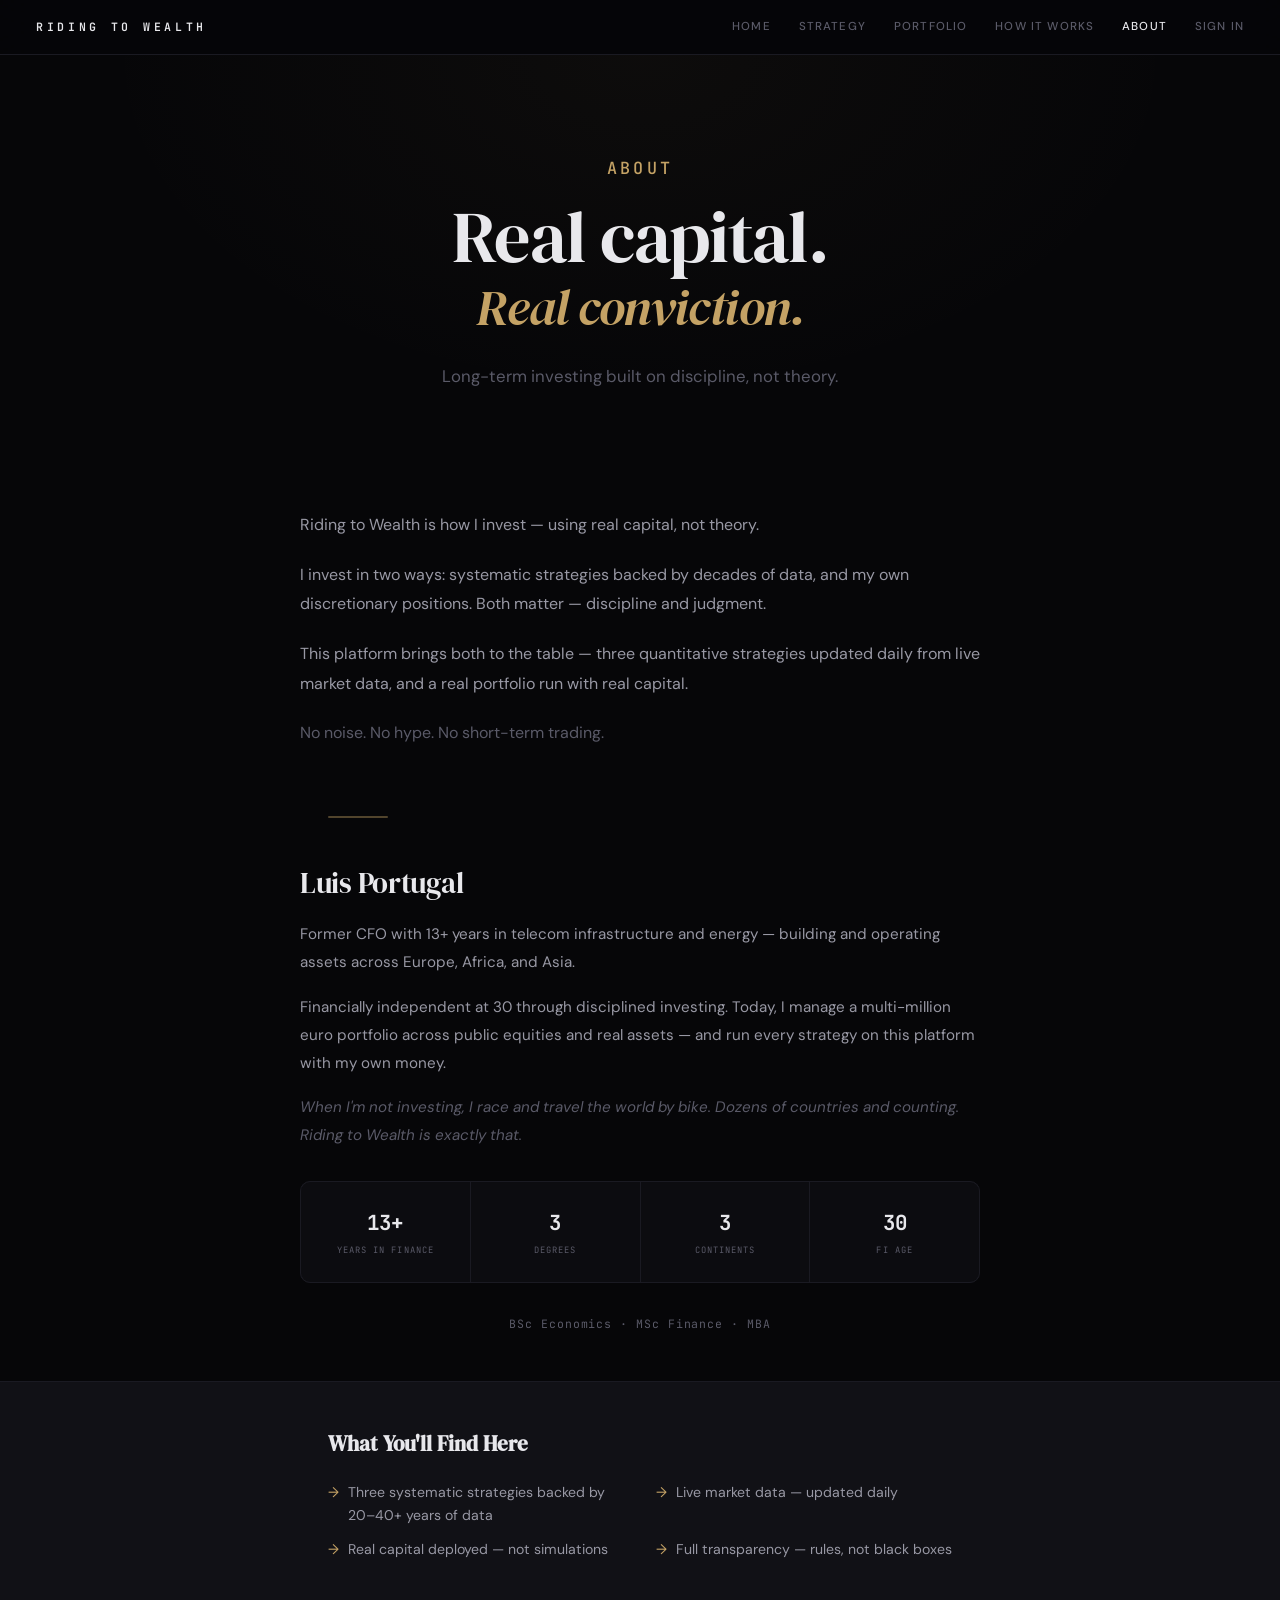
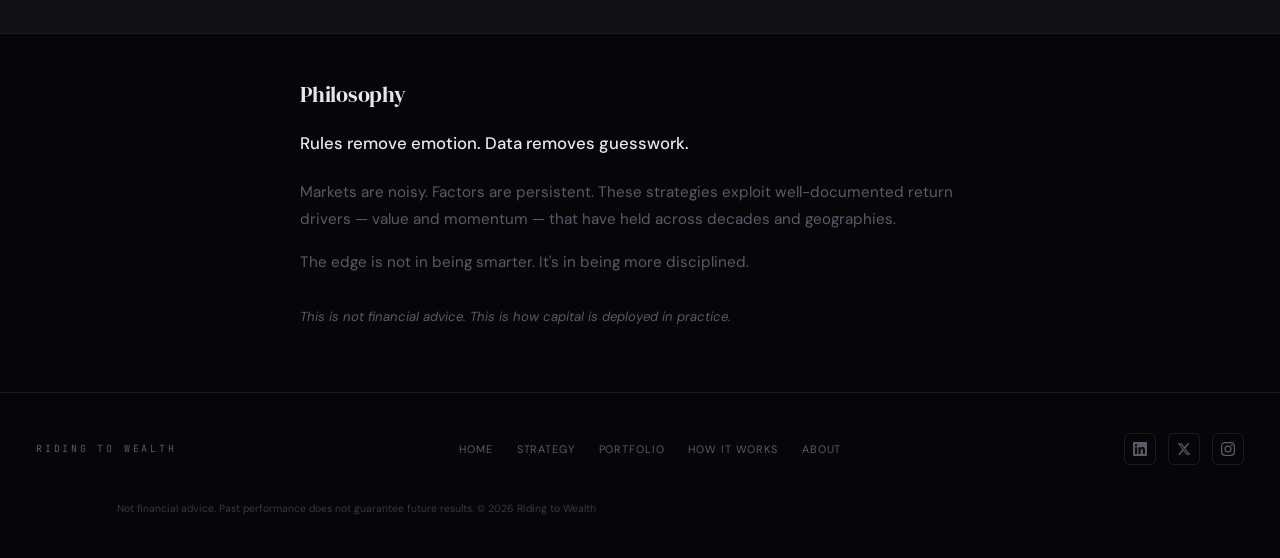
==== commit c8ce201c: "Update name to Luis Portugal, 13+ years, add LinkedIn - Luis Abrantes → Luis Portugal across all pag" ====
--- a/about.html
+++ b/about.html
@@ -4,15 +4,15 @@
   <meta charset="UTF-8">
   <meta name="viewport" content="width=device-width, initial-scale=1.0">
   <title>About — Riding to Wealth</title>
-  <meta name="description" content="Luis Abrantes — Former CFO, 15 years in finance across Asia, Europe & Africa. Financially independent at 30. Running systematic strategies with real capital.">
-  <meta property="og:title" content="About Luis Abrantes — Riding to Wealth">
-  <meta property="og:description" content="Former CFO, 15 years in finance. Financially independent at 30. Running systematic strategies with real capital.">
+  <meta name="description" content="Luis Portugal — Former CFO, 13 years in finance across Asia, Europe & Africa. Financially independent at 30. Running systematic strategies with real capital.">
+  <meta property="og:title" content="About Luis Portugal — Riding to Wealth">
+  <meta property="og:description" content="Former CFO, 13 years in finance. Financially independent at 30. Running systematic strategies with real capital.">
   <meta property="og:image" content="https://ridingtowealth.com/og-image.png">
   <meta property="og:type" content="website">
   <meta property="og:url" content="https://ridingtowealth.com/about">
   <meta name="twitter:card" content="summary">
   <meta name="twitter:title" content="About — Riding to Wealth">
-  <meta name="twitter:description" content="Luis Abrantes — Former CFO, financially independent at 30. Running systematic strategies with real capital.">
+  <meta name="twitter:description" content="Luis Portugal — Former CFO, financially independent at 30. Running systematic strategies with real capital.">
   <meta name="theme-color" content="#060608">
   <link rel="preconnect" href="https://fonts.googleapis.com">
   <link href="https://fonts.googleapis.com/css2?family=DM+Serif+Display:ital@0;1&family=DM+Sans:wght@400;500;600;700&family=JetBrains+Mono:wght@400;500;600&display=swap" rel="stylesheet">
@@ -86,8 +86,8 @@
   <!-- Author -->
   <section class="section">
     <div class="about-author">
-      <h2>Luis Abrantes</h2>
-      <p>Former CFO with 15+ years in telecom infrastructure and energy &mdash; building and operating assets across Europe, Africa, and Asia.</p>
+      <h2>Luis Portugal</h2>
+      <p>Former CFO with 13+ years in telecom infrastructure and energy &mdash; building and operating assets across Europe, Africa, and Asia.</p>
       <p>Financially independent at 30 through disciplined investing. Today, I manage a multi-million euro portfolio across public equities and real assets &mdash; and run every strategy on this platform with my own money.</p>
       <p class="personal">When I'm not investing, I race and travel the world by bike. Dozens of countries and counting. Riding to Wealth is exactly that.</p>
     </div>
@@ -95,7 +95,7 @@
     <!-- Credentials bar -->
     <div class="about-credentials">
       <div class="cred-item">
-        <div class="cred-val">15+</div>
+        <div class="cred-val">13+</div>
         <div class="cred-label">Years in Finance</div>
       </div>
       <div class="cred-item">
@@ -149,6 +149,7 @@
       <a href="about.html">About</a>
     </div>
     <div class="social-icons">
+      <a href="https://www.linkedin.com/in/lu%C3%ADs-portugal-6a252441/" target="_blank" rel="noopener" aria-label="LinkedIn"><svg viewBox="0 0 24 24"><path d="M20.447 20.452h-3.554v-5.569c0-1.328-.027-3.037-1.852-3.037-1.853 0-2.136 1.445-2.136 2.939v5.667H9.351V9h3.414v1.561h.046c.477-.9 1.637-1.85 3.37-1.85 3.601 0 4.267 2.37 4.267 5.455v6.286zM5.337 7.433a2.062 2.062 0 01-2.063-2.065 2.064 2.064 0 112.063 2.065zm1.782 13.019H3.555V9h3.564v11.452zM22.225 0H1.771C.792 0 0 .774 0 1.729v20.542C0 23.227.792 24 1.771 24h20.451C23.2 24 24 23.227 24 22.271V1.729C24 .774 23.2 0 22.222 0h.003z"/></svg></a>
       <a href="https://x.com/LuisPAbr" target="_blank" rel="noopener" aria-label="X / Twitter"><svg viewBox="0 0 24 24"><path d="M18.244 2.25h3.308l-7.227 8.26 8.502 11.24H16.17l-5.214-6.817L4.99 21.75H1.68l7.73-8.835L1.254 2.25H8.08l4.713 6.231zm-1.161 17.52h1.833L7.084 4.126H5.117z"/></svg></a>
       <a href="https://instagram.com/ridingtowealth" target="_blank" rel="noopener" aria-label="Instagram"><svg viewBox="0 0 24 24"><path d="M12 2.163c3.204 0 3.584.012 4.85.07 3.252.148 4.771 1.691 4.919 4.919.058 1.265.069 1.645.069 4.849 0 3.205-.012 3.584-.069 4.849-.149 3.225-1.664 4.771-4.919 4.919-1.266.058-1.644.07-4.85.07-3.204 0-3.584-.012-4.849-.07-3.26-.149-4.771-1.699-4.919-4.92-.058-1.265-.07-1.644-.07-4.849 0-3.204.013-3.583.07-4.849.149-3.227 1.664-4.771 4.919-4.919 1.266-.057 1.645-.069 4.849-.069zM12 0C8.741 0 8.333.014 7.053.072 2.695.272.273 2.69.073 7.052.014 8.333 0 8.741 0 12c0 3.259.014 3.668.072 4.948.2 4.358 2.618 6.78 6.98 6.98C8.333 23.986 8.741 24 12 24c3.259 0 3.668-.014 4.948-.072 4.354-.2 6.782-2.618 6.979-6.98.059-1.28.073-1.689.073-4.948 0-3.259-.014-3.667-.072-4.947-.196-4.354-2.617-6.78-6.979-6.98C15.668.014 15.259 0 12 0zm0 5.838a6.162 6.162 0 100 12.324 6.162 6.162 0 000-12.324zM12 16a4 4 0 110-8 4 4 0 010 8zm6.406-11.845a1.44 1.44 0 100 2.881 1.44 1.44 0 000-2.881z"/></svg></a>
     </div>
--- a/style.css
+++ b/style.css
@@ -1,22 +1,9 @@
 /* ============================================
    RIDING TO WEALTH — Design System v2
+   Canonical source: index.html inline CSS
    ============================================ */
 
-/* --- Reset & Base --- */
-*, *::before, *::after { box-sizing: border-box; margin: 0; padding: 0; }
-html { scroll-behavior: smooth; -webkit-text-size-adjust: 100%; -webkit-font-smoothing: antialiased; }
-body {
-  font-family: 'DM Sans', -apple-system, BlinkMacSystemFont, 'Segoe UI', sans-serif;
-  background: var(--bg);
-  color: var(--text);
-  line-height: 1.6;
-  font-size: 15px;
-}
-a { color: inherit; text-decoration: none; }
-img { max-width: 100%; display: block; }
-ul, ol { list-style: none; }
-
-/* --- Colors --- */
+/* --- Colors & Tokens --- */
 :root {
   --bg: #060608;
   --bg-card: #0c0c10;
@@ -39,9 +26,17 @@
   --font-mono: 'JetBrains Mono', 'SF Mono', monospace;
 }
 
-/* --- Typography Scale --- */
-h1 { font-family: var(--font-display); font-size: clamp(2.4rem, 5vw, 4rem); font-weight: 400; line-height: 1.1; letter-spacing: -0.02em; color: var(--text); }
-h2 { font-family: var(--font-display); font-size: clamp(1.5rem, 3vw, 2.2rem); font-weight: 400; line-height: 1.2; letter-spacing: -0.01em; color: var(--text); }
+/* --- Reset & Base --- */
+*, *::before, *::after { box-sizing: border-box; margin: 0; padding: 0; }
+html { scroll-behavior: smooth; -webkit-font-smoothing: antialiased; }
+body { font-family: var(--font-body); background: var(--bg); color: var(--text); line-height: 1.6; font-size: 15px; }
+a { color: inherit; text-decoration: none; }
+img { max-width: 100%; display: block; }
+ul, ol { list-style: none; }
+
+/* --- Typography --- */
+h1 { font-family: var(--font-display); font-size: clamp(2.8rem, 6vw, 4.5rem); font-weight: 400; line-height: 1.08; letter-spacing: -0.02em; color: var(--text); margin-bottom: 28px; }
+h2 { font-family: var(--font-display); font-size: clamp(1.5rem, 3vw, 2rem); font-weight: 400; line-height: 1.2; letter-spacing: -0.01em; color: var(--text); }
 h3 { font-size: clamp(1rem, 2vw, 1.3rem); font-weight: 600; line-height: 1.3; color: var(--text); }
 p { color: var(--text-secondary); font-size: 0.95rem; max-width: 640px; }
 .label { font-family: var(--font-mono); font-size: 0.65rem; font-weight: 500; letter-spacing: 0.18em; text-transform: uppercase; color: var(--accent); }
@@ -49,8 +44,6 @@
 .section-label { font-family: var(--font-mono); font-size: 0.65rem; font-weight: 500; letter-spacing: 0.15em; text-transform: uppercase; color: var(--accent); }
 .italic { font-style: italic; color: var(--accent); }
 .text-center { text-align: center; }
-
-/* --- Accessibility --- */
 .sr-only { position: absolute; width: 1px; height: 1px; padding: 0; margin: -1px; overflow: hidden; clip: rect(0,0,0,0); white-space: nowrap; border: 0; }
 
 /* --- Animations --- */
@@ -60,6 +53,8 @@
 .fade-up-1 { animation-delay: 0.1s; }
 .fade-up-2 { animation-delay: 0.2s; }
 .fade-up-3 { animation-delay: 0.3s; }
+.fade-up-4 { animation-delay: 0.4s; }
+.fade-up-5 { animation-delay: 0.5s; }
 .live-dot { display: inline-block; width: 7px; height: 7px; background: var(--green); border-radius: 50%; margin-right: 6px; vertical-align: middle; animation: pulse 2s ease-in-out infinite; }
 
 /* --- Layout --- */
@@ -68,7 +63,7 @@
 .section-sm { padding: 48px 0; }
 .divider { width: 60px; height: 2px; background: var(--accent); border-radius: 2px; opacity: 0.4; }
 
-/* --- Navigation --- */
+/* --- Navigation (exact match to index.html) --- */
 .nav {
   display: flex; align-items: center; justify-content: space-between;
   padding: 18px 36px; position: sticky; top: 0; z-index: 100;
@@ -77,26 +72,19 @@
 }
 .nav-logo { font-family: var(--font-mono); font-size: 0.72rem; font-weight: 600; letter-spacing: 0.32em; color: var(--text); }
 .nav-links { display: flex; align-items: center; gap: 28px; }
-.nav-links a {
-  font-size: 0.72rem; font-weight: 500; letter-spacing: 0.1em;
-  text-transform: uppercase; color: var(--text-muted); transition: color 0.25s;
-}
+.nav-links a { font-size: 0.72rem; font-weight: 500; letter-spacing: 0.1em; text-transform: uppercase; color: var(--text-muted); transition: color 0.25s; }
 .nav-links a:hover, .nav-links a.active { color: var(--text); }
-.btn-sub, .nav-signin {
-  padding: 7px 18px; border: 1px solid var(--border-light); border-radius: 6px;
-  font-family: var(--font-mono); font-size: 0.68rem; font-weight: 600;
-  letter-spacing: 0.1em; text-transform: uppercase; color: var(--text-secondary); transition: all 0.25s;
-}
-.btn-sub:hover, .nav-signin:hover { border-color: var(--accent); color: var(--accent); }
+.btn-sub, .nav-signin { font-size: 0.72rem; font-weight: 500; letter-spacing: 0.1em; text-transform: uppercase; color: var(--text-muted); transition: color 0.25s; }
+.btn-sub:hover, .nav-signin:hover { color: var(--text); }
 .nav-toggle { display: none; background: none; border: none; cursor: pointer; padding: 4px; }
 .nav-toggle span { display: block; width: 20px; height: 1.5px; background: var(--text); margin: 5px 0; transition: 0.3s; }
 
-/* --- Hero --- */
+/* --- Hero (exact match to index.html) --- */
 .hero {
-  text-align: center; padding: 80px 28px 48px;
+  text-align: center; padding: 100px 28px 60px;
   background: radial-gradient(ellipse at 50% 0%, rgba(196,162,101,0.04) 0%, transparent 60%);
 }
-.hero h1 { margin-bottom: 24px; }
+.hero h1 { margin-bottom: 28px; }
 .hero .italic { font-family: var(--font-display); font-style: italic; color: var(--accent); display: block; font-size: clamp(1.8rem, 4vw, 3.2rem); margin-top: 4px; }
 .hero p { margin: 0 auto 12px; font-size: 1.05rem; }
 
@@ -112,11 +100,10 @@
 .card p { font-size: 0.88rem; }
 .card-link { display: inline-block; margin-top: 20px; font-size: 0.82rem; font-weight: 600; color: var(--text); transition: color 0.2s; }
 .card-link:hover, .card:hover .card-link { color: var(--accent); }
-
 .cards-grid { display: grid; grid-template-columns: repeat(auto-fit, minmax(280px, 1fr)); gap: 16px; }
 .cards-3 { grid-template-columns: repeat(3, 1fr); }
 
-/* --- Quote / Philosophy --- */
+/* --- Quote --- */
 .quote-block {
   text-align: center; padding: 48px 24px;
   background: var(--bg-elevated); border-top: 1px solid var(--border); border-bottom: 1px solid var(--border);
@@ -128,7 +115,7 @@
 }
 .quote-block cite { font-family: var(--font-mono); font-size: 0.7rem; color: var(--text-muted); font-style: normal; letter-spacing: 0.1em; text-transform: uppercase; }
 
-/* --- Footer --- */
+/* --- Footer (exact match to index.html) --- */
 .footer {
   padding: 40px 36px; border-top: 1px solid var(--border);
   display: flex; justify-content: space-between; align-items: center; flex-wrap: wrap; gap: 20px;
@@ -145,7 +132,7 @@
 .social-icons a:hover { color: var(--text); border-color: var(--border-light); }
 .social-icons svg { width: 14px; height: 14px; fill: currentColor; }
 
-/* --- CTA Button --- */
+/* --- CTA Buttons --- */
 .btn {
   display: inline-block; padding: 13px 32px;
   background: transparent; border: 1px solid var(--border-light); border-radius: 7px;
@@ -204,7 +191,7 @@
 }
 
 /* ============================================
-   Responsive
+   Responsive (exact match to index.html)
    ============================================ */
 @media (max-width: 900px) {
   .nav { padding: 14px 20px; }
@@ -214,7 +201,7 @@
   }
   .nav-links.open { display: flex; }
   .nav-toggle { display: block; }
-  .hero { padding: 64px 20px 40px; }
+  .hero { padding: 72px 20px 48px; }
   .section { padding: 40px 0; }
   .feature-list { grid-template-columns: 1fr; }
   .footer { padding: 32px 20px; flex-direction: column; text-align: center; }
@@ -225,7 +212,7 @@
 }
 
 @media (max-width: 480px) {
-  h1 { font-size: 2rem; }
+  h1 { font-size: 2.2rem; }
   .hero .italic { font-size: 1.6rem; }
   .nav { padding: 14px 16px; }
 }
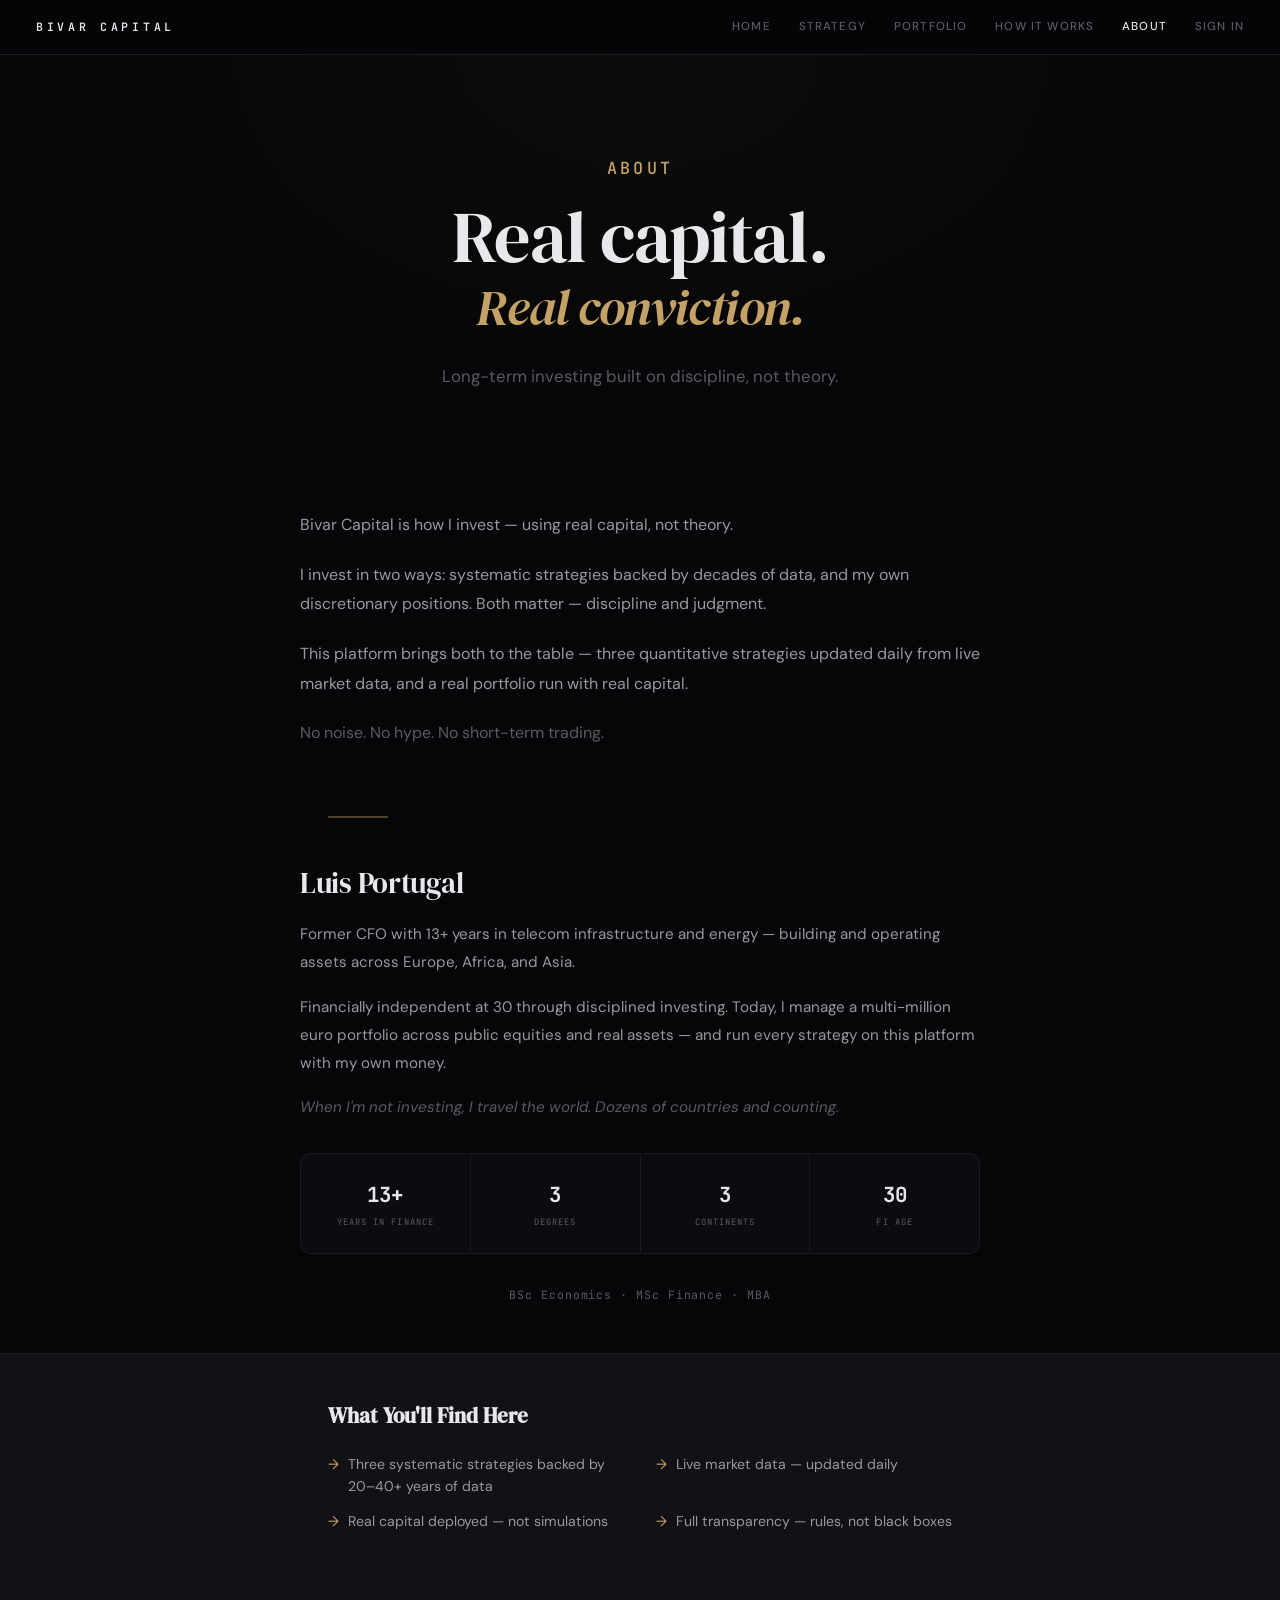
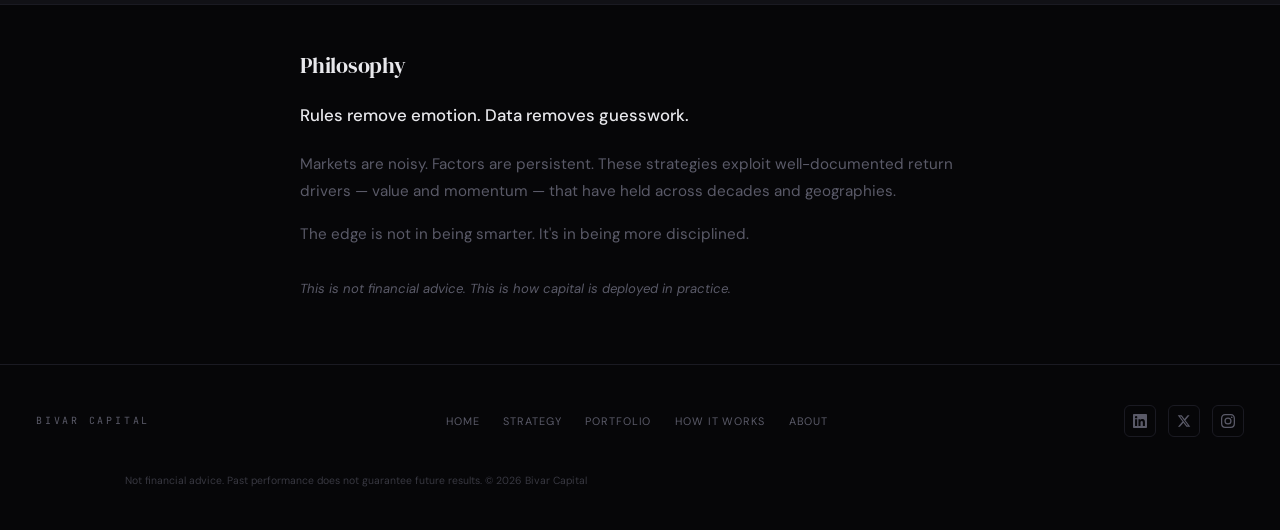
==== commit 4d457b91: "Restore v1 site (Bivar Capital original)" ====
--- a/about.html
+++ b/about.html
@@ -3,21 +3,34 @@
 <head>
   <meta charset="UTF-8">
   <meta name="viewport" content="width=device-width, initial-scale=1.0">
-  <title>About — Riding to Wealth</title>
+  <title>About — Bivar Capital</title>
   <meta name="description" content="Luis Portugal — Former CFO, 13 years in finance across Asia, Europe & Africa. Financially independent at 30. Running systematic strategies with real capital.">
-  <meta property="og:title" content="About Luis Portugal — Riding to Wealth">
+  <meta property="og:title" content="About Luis Portugal — Bivar Capital">
   <meta property="og:description" content="Former CFO, 13 years in finance. Financially independent at 30. Running systematic strategies with real capital.">
-  <meta property="og:image" content="https://ridingtowealth.com/og-image.png">
+  <meta property="og:image" content="https://bivarcapital.com/og-image.png">
   <meta property="og:type" content="website">
-  <meta property="og:url" content="https://ridingtowealth.com/about">
-  <meta name="twitter:card" content="summary">
-  <meta name="twitter:title" content="About — Riding to Wealth">
+  <meta property="og:url" content="https://bivarcapital.com/about.html">
+  <meta name="twitter:card" content="summary_large_image">
+  <meta name="twitter:title" content="About — Bivar Capital">
   <meta name="twitter:description" content="Luis Portugal — Former CFO, financially independent at 30. Running systematic strategies with real capital.">
+  <meta name="twitter:image" content="https://bivarcapital.com/og-image.png">
+  <link rel="canonical" href="https://bivarcapital.com/about.html">
   <meta name="theme-color" content="#060608">
+  <script type="application/ld+json">
+  {
+    "@context": "https://schema.org",
+    "@type": "Person",
+    "name": "Luis Portugal",
+    "jobTitle": "Founder, Bivar Capital",
+    "url": "https://bivarcapital.com/about.html",
+    "sameAs": ["https://linkedin.com/in/luisportugal"]
+  }
+  </script>
   <link rel="preconnect" href="https://fonts.googleapis.com">
   <link href="https://fonts.googleapis.com/css2?family=DM+Serif+Display:ital@0;1&family=DM+Sans:wght@400;500;600;700&family=JetBrains+Mono:wght@400;500;600&display=swap" rel="stylesheet">
   <link rel="icon" href="favicon.ico" type="image/x-icon">
   <link rel="icon" href="favicon.png" type="image/png">
+  <link rel="apple-touch-icon" href="apple-touch-icon.png">
   <link rel="stylesheet" href="style.css">
   <style>
     .about-intro { max-width: 680px; margin: 0 auto; }
@@ -49,7 +62,7 @@
 
   <!-- Nav -->
   <nav class="nav" role="navigation" aria-label="Main navigation">
-    <a href="/" class="nav-logo">RIDING TO WEALTH</a>
+    <a href="/" class="nav-logo">BIVAR CAPITAL</a>
     <button class="nav-toggle" aria-label="Toggle menu" onclick="document.querySelector('.nav-links').classList.toggle('open')">
       <span></span><span></span><span></span>
     </button>
@@ -73,7 +86,7 @@
   <!-- Intro -->
   <section class="section">
     <div class="about-intro">
-      <p>Riding to Wealth is how I invest &mdash; using real capital, not theory.</p>
+      <p>Bivar Capital is how I invest &mdash; using real capital, not theory.</p>
       <p>I invest in two ways: systematic strategies backed by decades of data, and my own discretionary positions. Both matter &mdash; discipline and judgment.</p>
       <p>This platform brings both to the table &mdash; three quantitative strategies updated daily from live market data, and a real portfolio run with real capital.</p>
       <p style="color:var(--text-muted)">No noise. No hype. No short-term trading.</p>
@@ -89,7 +102,7 @@
       <h2>Luis Portugal</h2>
       <p>Former CFO with 13+ years in telecom infrastructure and energy &mdash; building and operating assets across Europe, Africa, and Asia.</p>
       <p>Financially independent at 30 through disciplined investing. Today, I manage a multi-million euro portfolio across public equities and real assets &mdash; and run every strategy on this platform with my own money.</p>
-      <p class="personal">When I'm not investing, I race and travel the world by bike. Dozens of countries and counting. Riding to Wealth is exactly that.</p>
+      <p class="personal">When I'm not investing, I travel the world. Dozens of countries and counting.</p>
     </div>
 
     <!-- Credentials bar -->
@@ -140,7 +153,7 @@
 
   <!-- Footer -->
   <footer class="footer">
-    <span class="footer-logo">RIDING TO WEALTH</span>
+    <span class="footer-logo">BIVAR CAPITAL</span>
     <div class="footer-links">
       <a href="/">Home</a>
       <a href="invest.html">Strategy</a>
@@ -151,9 +164,9 @@
     <div class="social-icons">
       <a href="https://www.linkedin.com/in/lu%C3%ADs-portugal-6a252441/" target="_blank" rel="noopener" aria-label="LinkedIn"><svg viewBox="0 0 24 24"><path d="M20.447 20.452h-3.554v-5.569c0-1.328-.027-3.037-1.852-3.037-1.853 0-2.136 1.445-2.136 2.939v5.667H9.351V9h3.414v1.561h.046c.477-.9 1.637-1.85 3.37-1.85 3.601 0 4.267 2.37 4.267 5.455v6.286zM5.337 7.433a2.062 2.062 0 01-2.063-2.065 2.064 2.064 0 112.063 2.065zm1.782 13.019H3.555V9h3.564v11.452zM22.225 0H1.771C.792 0 0 .774 0 1.729v20.542C0 23.227.792 24 1.771 24h20.451C23.2 24 24 23.227 24 22.271V1.729C24 .774 23.2 0 22.222 0h.003z"/></svg></a>
       <a href="https://x.com/LuisPAbr" target="_blank" rel="noopener" aria-label="X / Twitter"><svg viewBox="0 0 24 24"><path d="M18.244 2.25h3.308l-7.227 8.26 8.502 11.24H16.17l-5.214-6.817L4.99 21.75H1.68l7.73-8.835L1.254 2.25H8.08l4.713 6.231zm-1.161 17.52h1.833L7.084 4.126H5.117z"/></svg></a>
-      <a href="https://instagram.com/ridingtowealth" target="_blank" rel="noopener" aria-label="Instagram"><svg viewBox="0 0 24 24"><path d="M12 2.163c3.204 0 3.584.012 4.85.07 3.252.148 4.771 1.691 4.919 4.919.058 1.265.069 1.645.069 4.849 0 3.205-.012 3.584-.069 4.849-.149 3.225-1.664 4.771-4.919 4.919-1.266.058-1.644.07-4.85.07-3.204 0-3.584-.012-4.849-.07-3.26-.149-4.771-1.699-4.919-4.92-.058-1.265-.07-1.644-.07-4.849 0-3.204.013-3.583.07-4.849.149-3.227 1.664-4.771 4.919-4.919 1.266-.057 1.645-.069 4.849-.069zM12 0C8.741 0 8.333.014 7.053.072 2.695.272.273 2.69.073 7.052.014 8.333 0 8.741 0 12c0 3.259.014 3.668.072 4.948.2 4.358 2.618 6.78 6.98 6.98C8.333 23.986 8.741 24 12 24c3.259 0 3.668-.014 4.948-.072 4.354-.2 6.782-2.618 6.979-6.98.059-1.28.073-1.689.073-4.948 0-3.259-.014-3.667-.072-4.947-.196-4.354-2.617-6.78-6.979-6.98C15.668.014 15.259 0 12 0zm0 5.838a6.162 6.162 0 100 12.324 6.162 6.162 0 000-12.324zM12 16a4 4 0 110-8 4 4 0 010 8zm6.406-11.845a1.44 1.44 0 100 2.881 1.44 1.44 0 000-2.881z"/></svg></a>
+      <a href="https://instagram.com/bivarcapital" target="_blank" rel="noopener" aria-label="Instagram"><svg viewBox="0 0 24 24"><path d="M12 2.163c3.204 0 3.584.012 4.85.07 3.252.148 4.771 1.691 4.919 4.919.058 1.265.069 1.645.069 4.849 0 3.205-.012 3.584-.069 4.849-.149 3.225-1.664 4.771-4.919 4.919-1.266.058-1.644.07-4.85.07-3.204 0-3.584-.012-4.849-.07-3.26-.149-4.771-1.699-4.919-4.92-.058-1.265-.07-1.644-.07-4.849 0-3.204.013-3.583.07-4.849.149-3.227 1.664-4.771 4.919-4.919 1.266-.057 1.645-.069 4.849-.069zM12 0C8.741 0 8.333.014 7.053.072 2.695.272.273 2.69.073 7.052.014 8.333 0 8.741 0 12c0 3.259.014 3.668.072 4.948.2 4.358 2.618 6.78 6.98 6.98C8.333 23.986 8.741 24 12 24c3.259 0 3.668-.014 4.948-.072 4.354-.2 6.782-2.618 6.979-6.98.059-1.28.073-1.689.073-4.948 0-3.259-.014-3.667-.072-4.947-.196-4.354-2.617-6.78-6.979-6.98C15.668.014 15.259 0 12 0zm0 5.838a6.162 6.162 0 100 12.324 6.162 6.162 0 000-12.324zM12 16a4 4 0 110-8 4 4 0 010 8zm6.406-11.845a1.44 1.44 0 100 2.881 1.44 1.44 0 000-2.881z"/></svg></a>
     </div>
-    <p class="footer-disclaimer">Not financial advice. Past performance does not guarantee future results. &copy; 2026 Riding to Wealth</p>
+    <p class="footer-disclaimer">Not financial advice. Past performance does not guarantee future results. &copy; 2026 Bivar Capital</p>
   </footer>
 
   <script src="auth-nav.js"></script>
--- a/style.css
+++ b/style.css
@@ -1,5 +1,5 @@
 /* ============================================
-   RIDING TO WEALTH — Design System v2
+   BIVAR CAPITAL — Design System v2
    Canonical source: index.html inline CSS
    ============================================ */
 
